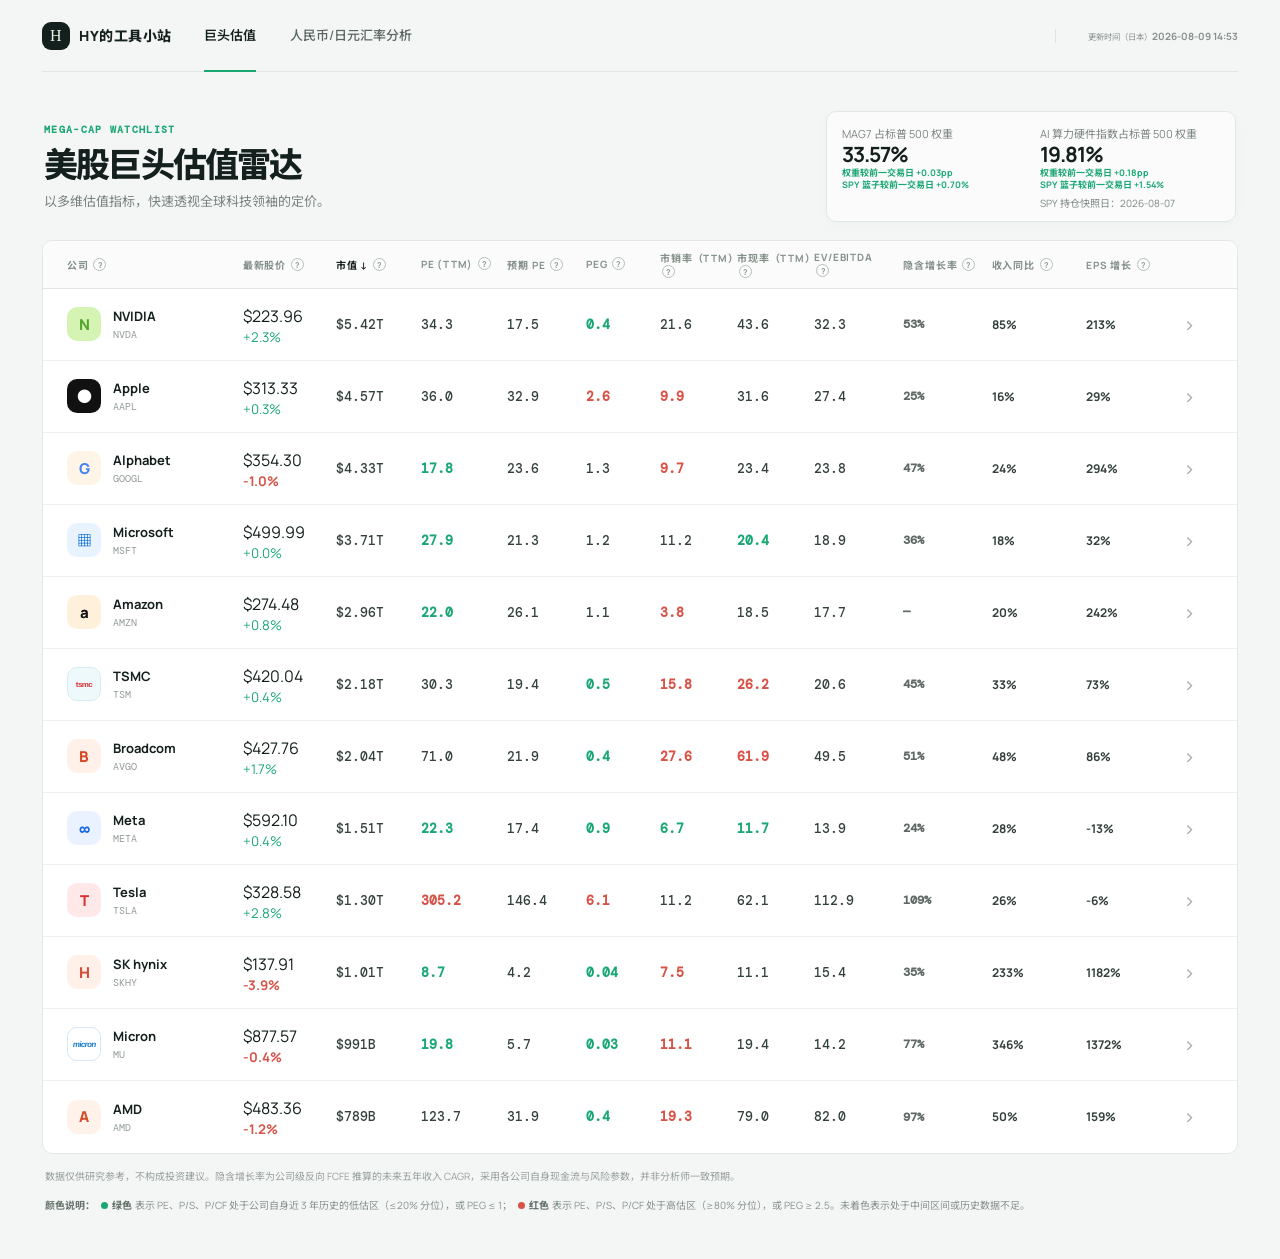
==== outputs/index.html @ bee35f20 "mobile fix" ====
<!doctype html>
<html lang="zh-CN">
<head>
  <meta charset="UTF-8" />
  <meta name="viewport" content="width=device-width, initial-scale=1.0" />
  <title>HY的工具小站 · 巨头估值</title>
  <link rel="preconnect" href="https://fonts.googleapis.com">
  <link rel="preconnect" href="https://fonts.gstatic.com" crossorigin>
  <link href="https://fonts.googleapis.com/css2?family=DM+Mono:wght@400;500&family=Manrope:wght@400;500;600;700;800&family=Noto+Sans+SC:wght@400;500;600;700&display=swap" rel="stylesheet">
  <link rel="stylesheet" href="style.css?v=20260809-34" />
  <style>.chart-hover-hint{margin:0 0 10px;color:#78827e;font-size:13px}.chart-tooltip{position:fixed!important;background:rgba(255,255,255,.78)!important;border-color:rgba(220,228,223,.9)!important;backdrop-filter:blur(10px);-webkit-backdrop-filter:blur(10px);box-shadow:0 10px 24px rgba(20,32,30,.16)!important}.growth-panels{display:flex;gap:32px}.growth-panel{min-width:112px}@media(max-width:600px){.growth-panels{gap:12px}.growth-panel{min-width:86px}.growth-panel strong{font-size:20px}}@media(max-width:680px){.table-card{display:none!important}.mobile-stock-list{display:grid!important;gap:10px;margin-top:24px}.mobile-stock-card{background:#fff;border:1px solid #e2e7e4;border-radius:12px;padding:14px 14px 0;overflow:hidden;cursor:pointer}.mobile-card-top{display:flex;justify-content:space-between;align-items:center;gap:12px}.mobile-company{display:flex;align-items:center;gap:9px;min-width:0}.mobile-company b{display:block;font-size:14px;white-space:nowrap;overflow:hidden;text-overflow:ellipsis}.mobile-company small,.mobile-price small{display:block;font:10px "DM Mono",monospace;color:#8b9590;margin-top:3px}.mobile-price{text-align:right;white-space:nowrap}.mobile-price>b{font:600 16px "DM Mono",monospace;color:#1a2923}.mobile-price .change{font-weight:700}.mobile-core-metrics{display:grid;grid-template-columns:repeat(3,minmax(0,1fr));gap:8px;border-top:1px solid #edf0ee;margin-top:13px;padding:11px 0}.mobile-core-metrics small,.mobile-more-grid small{display:block;color:#89938e;font-size:10px;margin-bottom:4px}.mobile-core-metrics b,.mobile-more-grid b{display:block;font:600 12px "DM Mono",monospace;color:#26342e;white-space:nowrap;overflow:hidden;text-overflow:ellipsis}.mobile-more{width:calc(100% + 28px);margin-left:-14px;border-top:1px solid #edf0ee;padding:10px 14px;color:#64716a;font-size:11px;display:flex;justify-content:space-between;align-items:center}.mobile-more span:last-child{font-size:16px;line-height:.7}.mobile-more-grid{display:none;grid-template-columns:repeat(2,minmax(0,1fr));gap:12px;background:#f8faf9;margin:0 -14px;padding:13px 14px 15px}.mobile-stock-card.expanded .mobile-more-grid{display:grid}.mobile-stock-card.expanded .mobile-more span:last-child{transform:rotate(180deg)}}}</style>
  <style>.mobile-stock-list{display:none}@media(max-width:680px){.mobile-price .change.positive{color:var(--green)!important}.mobile-price .change.negative{color:#d75348!important}.mobile-stock-list{display:grid!important}.mobile-card-actions{display:flex;border-top:1px solid #edf0ee;margin:0 -14px}.mobile-card-actions .mobile-more{margin:0;width:100%;border:0;padding:10px 14px;background:transparent;color:#64716a;font-size:11px;display:flex;justify-content:space-between;align-items:center}.mobile-metric-help{display:inline-grid;place-items:center;width:14px;height:14px;padding:0;border:1px solid #b8c4be;border-radius:50%;background:#fff;color:#68756f;font-size:9px;line-height:1;vertical-align:1px}.mobile-metric-help:active{background:#e3f5eb;color:#147851;border-color:#8ecdae}}</style>
  <style>.chart-mode{display:flex;gap:6px;margin:17px 0 -8px}.chart-mode button{padding:7px 12px;border:1px solid #dfe6e2;border-radius:999px;color:#6e7a74;font-size:11px}.chart-mode button.active{background:#e2f5eb;color:#147851;border-color:#ccebd9;font-weight:700}.chart-card.price-mode .legend{visibility:hidden}.nav-coming{color:#a4ada8!important;cursor:default!important}.tsmc-mark{background:#eef9fc!important;color:#d62c36!important;border:1px solid #d7edf2;font:800 8px Arial,sans-serif!important;letter-spacing:-.6px}.tsmc-mark.lg{font-size:16px!important;letter-spacing:-1.1px}.market-summary{display:flex!important;gap:28px;align-items:flex-end!important}.summary-metric{display:grid;grid-template-columns:auto;gap:3px;text-align:right}.summary-metric strong{font-size:25px!important}.summary-metric em{grid-column:auto!important;font-size:11px}.summary-metric em.positive{color:var(--green)!important}.summary-metric em.negative{color:#d75348!important}@media(min-width:681px) and (max-width:950px){.market-summary{display:flex!important;gap:16px}.summary-metric strong{font-size:21px!important}}@media(max-width:680px){.header-right .updated{display:none!important}.topbar{height:auto;min-height:62px;flex-wrap:wrap;gap:0;padding-top:11px}.topbar nav{display:flex!important;order:3;flex:0 0 100%;gap:25px;margin-top:8px}.topbar nav button{padding:8px 0 10px;font-size:13px}.market-summary{display:grid!important;grid-template-columns:repeat(2,minmax(0,1fr));gap:8px;margin-top:17px;align-items:stretch}.summary-metric{min-width:0;padding:10px 9px;background:#fff;border:1px solid var(--line);border-radius:10px;text-align:left}.summary-metric span{font-size:9px;line-height:1.35;color:#7c8782}.summary-metric strong{font-size:19px!important;line-height:1.15}.summary-metric em{font-size:9px;white-space:nowrap;overflow:hidden;text-overflow:ellipsis}}</style>
  <style>.brand{color:inherit;text-decoration:none;cursor:pointer}.brand:hover{opacity:.78}@media screen and (min-width:1261px){.table-head,.stock-row{grid-template-columns:minmax(160px,2.05fr) minmax(74px,1fr) minmax(60px,.9fr) minmax(60px,.92fr) minmax(60px,.82fr) minmax(60px,.76fr) minmax(60px,.8fr) minmax(60px,.8fr) minmax(72px,.95fr) minmax(72px,.94fr) minmax(76px,1.02fr) minmax(76px,1.05fr) 30px!important}.table-head>:last-child,.stock-row .row-arrow{grid-column:13;grid-row:1}.stock-row .row-arrow{align-self:center}}@media screen and (min-width:681px) and (max-width:1260px){.table-head,.stock-row{grid-template-columns:2fr 1fr .9fr .9fr .9fr .95fr .95fr 30px!important}.table-head span:nth-child(n+6):nth-child(-n+10),.stock-row .peg-cell,.stock-row .ps-cell,.stock-row .pcf-cell,.stock-row .ev-ebitda-cell,.stock-row .implied-cell,.stock-row .row-arrow{display:none!important}.table-head span:nth-child(11),.table-head span:nth-child(12),.stock-row .pe-cell,.stock-row .fpe-cell,.stock-row .revenue-growth-cell,.stock-row .eps-growth-cell{display:block!important}.table-head button{white-space:nowrap!important}}@media screen and (max-width:950px){.header-right{display:flex!important;margin-left:auto;gap:0;font-size:9px;white-space:nowrap}.header-right .live-dot,.header-right>span:nth-child(2){display:none!important}.header-right .updated{display:block!important;margin-left:0}}@media screen and (max-width:680px){.table-card{display:none!important}.mobile-stock-list{display:grid!important}.detail .chart-wrap{width:100%;overflow:visible!important}.detail .chart-wrap svg#chart{display:block;width:100%!important;min-width:0!important;height:280px!important;aspect-ratio:auto!important}}</style>
  <style>.mobile-chart-note-toggle,.mobile-series-meta{display:none!important}.price-overlay-control>span{display:flex!important;flex-direction:column!important;align-items:flex-start!important;gap:2px!important;line-height:1.2!important}.price-overlay-control>span>b,.price-overlay-control>span>small{display:block!important}.price-overlay-control>span>small{font-size:9px!important;color:#82918a!important}html.touch-mobile .chart-note-wrap{margin:14px 0 10px!important;padding:10px 12px 8px!important;border-radius:8px!important;background:#f7f9f8!important}html.touch-mobile .chart-note-wrap>.chart-hover-hint{display:block!important;max-height:3.3em!important;margin:0!important;overflow:hidden!important;font-size:11px!important;line-height:1.65!important}html.touch-mobile .chart-note-wrap.expanded>.chart-hover-hint{max-height:none!important;overflow:visible!important}html.touch-mobile .mobile-chart-note-toggle{display:block!important;margin-top:5px!important;padding:0!important;color:#24865f!important;font-size:11px!important;font-weight:700!important}html.touch-mobile .chart-series-controls>.price-overlay-control{width:auto!important;padding:6px 9px!important;border:0!important;background:transparent!important}html.touch-mobile .price-overlay-control>span{display:block!important}html.touch-mobile .price-overlay-control>span>small{display:none!important}html.touch-mobile .price-overlay-control b::after{content:none!important}html.touch-mobile .price-overlay-control .mobile-series-meta{display:inline!important;font:500 10px "Noto Sans SC",sans-serif!important;color:#4384ad!important}</style>
  <style>@keyframes valuation-card-selected{0%{transform:translateY(0) scale(.98);box-shadow:0 0 0 rgba(26,167,116,0)}55%{transform:translateY(-4px) scale(1.015);box-shadow:0 13px 28px rgba(26,167,116,.26)}100%{transform:translateY(-2px) scale(1);box-shadow:0 8px 22px rgba(26,167,116,.2)}}.valuation-stat-picker{position:relative!important;overflow:hidden!important;text-align:left!important;cursor:pointer!important;transition:transform .15s,border-color .15s,background .15s,box-shadow .15s!important}.valuation-stat-picker:not(.active):hover{background:#f7fbf8!important;border-color:#79c7a1!important;transform:translateY(-1px)}.valuation-stat-picker.active{border:2px solid #13a96f!important;background:linear-gradient(135deg,#d8f7e7 0%,#eefcf4 56%,#fff 100%)!important;box-shadow:0 8px 22px rgba(26,167,116,.2)!important;transform:translateY(-2px);animation:valuation-card-selected .42s ease-out both}.valuation-stat-picker.active::before{content:"";position:absolute;inset:0 0 auto;height:4px;background:linear-gradient(90deg,#10a66d,#65d7a7)}.valuation-stat-picker.active .stat-label{color:#176a4b!important;font-weight:700}.stat-unit{margin-left:2px;color:#74817b;font:600 10px "Noto Sans SC",sans-serif}.summary-metric-button{border:0;background:transparent;padding:0;cursor:pointer}.summary-metric-button:hover strong{color:var(--green)}.summary-metric-button:focus-visible{outline:2px solid var(--green);outline-offset:5px;border-radius:6px}.concentration-panel{width:min(760px,calc(100vw - 32px));padding:30px}.concentration-panel h2{margin:0 0 4px;font-size:22px}.concentration-panel p{margin:0;color:#78827e;font-size:12px}.concentration-chart-wrap{margin-top:18px;padding:12px 4px 0;border-top:1px solid #edf0ee}.concentration-chart{display:block;width:100%;height:auto}.concentration-chart .grid{stroke:#e5ebe8;stroke-width:1}.concentration-chart .axis{fill:#8b9691;font:10px "DM Mono",monospace}.concentration-chart .line{fill:none;stroke-width:3;stroke-linecap:round;stroke-linejoin:round}.concentration-chart .dot{stroke:#fff;stroke-width:2}.concentration-empty{padding:54px 10px;text-align:center;color:#78827e;font-size:13px}#stock-rows .grow:not(.rank-good):not(.rank-bad){color:#34403b!important}@media(max-width:680px){.summary-metric-button{padding:10px 9px!important;text-align:left}.concentration-panel{padding:24px 16px}.concentration-panel h2{font-size:18px}}</style>
  <style>.concentration-snapshot-date{grid-column:1/-1;color:#8a9590;font-size:10px;line-height:1.2;text-align:right;margin-top:1px}@media(min-width:681px){.market-summary{display:grid!important;grid-template-columns:repeat(2,minmax(158px,auto));gap:3px 20px!important;align-items:start!important}.summary-metric{gap:2px!important}.summary-metric strong{font-size:22px!important;line-height:1.08!important}.summary-metric em,.summary-metric small{font-size:9px!important;line-height:1.15!important}.concentration-snapshot-date{font-size:9px;text-align:center;margin-top:0}}@media(max-width:680px){.market-summary{margin-top:9px!important;gap:3px 12px!important}.summary-metric-button{padding:3px 0!important;background:transparent!important;border:0!important;border-radius:0!important}.summary-metric span{font-size:9px!important;line-height:1.2!important}.summary-metric strong{font-size:18px!important;line-height:1.05!important}.summary-metric em,.summary-metric small{font-size:8px!important;line-height:1.15!important}.concentration-snapshot-date{font-size:8px;text-align:left;padding:1px 0 0;white-space:nowrap;overflow:hidden;text-overflow:ellipsis}}</style>
  <style>@media(max-width:680px){.model-grid{display:grid!important;grid-template-columns:repeat(6,minmax(0,1fr))!important;gap:8px!important}.model-grid>span{grid-column:span 2;min-width:0;min-height:76px;padding:10px 8px!important}.model-grid>.model-assumption{grid-column:span 3;min-width:0;min-height:92px;padding:10px!important;border-style:solid!important}.model-grid>.model-assumption:last-child{grid-column:1/-1}.model-grid>.model-assumption>span{display:flex!important;flex-direction:row!important;align-items:center!important;gap:5px!important;padding:0!important;background:transparent!important}.model-grid>.model-assumption input{width:100%!important;margin-top:8px!important;padding:7px 25px 7px 8px!important;border:1px solid #b8d8c8!important;border-radius:6px!important;background:#fff!important;font-size:14px!important;line-height:1.2!important}.model-grid>.model-assumption small{right:18px!important;bottom:20px!important;font-size:11px!important}.model-grid>span b{font-size:14px!important}.model-assumption em{white-space:nowrap}}@media(max-width:390px){.model-grid>span{font-size:9px!important}.model-grid>.model-assumption{grid-column:1/-1;min-height:86px}}</style>
  <style>.assumption-input-row{position:relative!important;display:block!important;padding:0!important;background:transparent!important}.assumption-input-row small{position:absolute!important;right:9px!important;top:50%!important;bottom:auto!important;transform:translateY(-50%)}@media(max-width:680px){.model-grid>.model-assumption{grid-column:1/-1!important;display:grid!important;grid-template-columns:minmax(105px,.8fr) minmax(0,1.2fr)!important;align-items:center!important;gap:12px!important;min-height:0!important;padding:10px 11px!important;border:1px solid #d9e7df!important;border-radius:10px!important;background:#f8fbf9!important}.model-grid>.model-assumption:last-child{grid-column:1/-1!important}.model-grid>.model-assumption>.assumption-label{display:flex!important;flex-direction:column!important;align-items:flex-start!important;gap:4px!important;padding:0!important;background:transparent!important;color:#53635b!important;font-size:10px!important}.model-grid>.model-assumption .assumption-input-row{display:block!important;width:100%!important;margin:0!important;padding:0!important;background:transparent!important}.model-grid>.model-assumption input{box-sizing:border-box!important;width:100%!important;height:40px!important;margin:0!important;padding:7px 28px 7px 10px!important;border:1px solid #b9d9c9!important;border-radius:8px!important;background:#fff!important;color:#173328!important;font-size:15px!important;box-shadow:0 1px 2px rgba(20,50,38,.03)!important}.model-grid>.model-assumption .assumption-input-row small{right:10px!important;top:50%!important;bottom:auto!important;transform:translateY(-50%)!important;color:#53806b!important}.model-assumption-hint{position:relative;margin:12px 0 0!important;padding:28px 12px 10px 13px!important;border-left:3px solid #79c9a4!important;border-radius:0 8px 8px 0!important;background:#f5faf7!important;color:#5f6f67!important;font-size:10px!important;line-height:1.75!important}.model-assumption-hint::before{content:"编辑说明";position:absolute;left:13px;top:8px;color:#23845e;font-size:10px;font-weight:700;letter-spacing:.04em}}</style>
  <style>@media(max-width:680px){.stat-date-prefix{display:none!important}.stats .stat-date{white-space:nowrap;font-size:9px!important}}</style>
  <style>@media(max-width:680px){.topbar{min-height:78px!important;padding-top:6px!important}.topbar nav{height:36px!important;margin-top:2px!important}.topbar nav .site-nav-link{height:36px!important;padding-bottom:6px!important}.brand{gap:7px!important}.brand-mark{width:22px!important;height:22px!important;border-radius:7px!important;font-size:13px!important}.header-right{max-width:58%;overflow:hidden;text-overflow:ellipsis;font-size:8px!important}.detail{padding-top:14px!important}.detail .back{margin:0 0 14px 2px!important;font-size:11px!important}.detail-head{gap:10px!important}.detail-company{gap:11px!important;min-width:0}.detail-company .logo.lg{width:52px!important;height:52px!important;border-radius:16px!important;font-size:23px!important}.detail-company>div:last-child{min-width:0}.detail-company .eyebrow{margin-bottom:5px!important;font-size:9px!important}.detail-company h2{font-size:21px!important;line-height:1.1!important;letter-spacing:-.7px!important}.detail-price{margin-top:4px!important;font-size:10px!important;line-height:1.35!important}.growth-panels{gap:12px!important;flex:none}.growth-panel{min-width:70px!important}.growth-panel span{font-size:8px!important;white-space:nowrap}.growth-panel strong{font-size:21px!important;line-height:1.2!important;letter-spacing:-.7px!important}.growth-panel em{font-size:8px!important;white-space:nowrap}}@media(max-width:390px){.detail-head{align-items:center!important}.detail-company .logo.lg{width:46px!important;height:46px!important;border-radius:14px!important}.detail-company h2{font-size:19px!important}.growth-panels{gap:7px!important}.growth-panel{min-width:60px!important}.growth-panel strong{font-size:19px!important}}</style>
  <style>@media(max-width:680px){.stats{gap:8px!important}.stats>.stat{width:148px!important;min-width:148px!important;padding:10px 10px!important}.stats .stat-label{font-size:9px!important;gap:4px!important;white-space:nowrap}.stats .stat-value{margin-top:7px!important;font-size:17px!important}.stats .stat-unit{font-size:9px!important}.stats .stat-date{font-size:8px!important}}</style>
  <style>@media(max-width:680px){.stats{display:grid!important;grid-template-columns:repeat(3,minmax(0,1fr))!important;gap:6px!important;overflow:visible!important}.stats>.stat{width:auto!important;min-width:0!important;padding:9px 7px!important}.stats .stat-label{font-size:8px!important;letter-spacing:-.02em}.stats .stat-label i{width:6px!important;height:6px!important;flex:none}.stats .stat-value{font-size:16px!important}.stats .stat-date{font-size:8px!important;letter-spacing:-.03em}}</style>
  <style>.model-metric-help{display:inline-grid;place-items:center;width:14px;height:14px;flex:none;margin:0;padding:0;border:1px solid #abc1b6;border-radius:50%;background:#fff;color:#60736a;font:700 9px/1 Manrope,sans-serif;vertical-align:1px;cursor:pointer}.model-metric-help:hover{border-color:#65bd94;color:#158059;background:#f3fbf7}.model-metric-help:focus-visible{outline:2px solid rgba(26,167,116,.25);outline-offset:2px}.model-metric-name{display:flex!important;flex-direction:row!important;align-items:center!important;gap:4px!important;padding:0!important;background:transparent!important}.assumption-label>span{display:flex!important;align-items:center!important;gap:4px!important;padding:0!important;background:transparent!important}.growth-compare>div>span{display:flex;align-items:center;gap:4px}@media(max-width:680px){.model-metric-help{width:13px;height:13px;font-size:8px}.growth-compare>div>span{line-height:1.35}.model-metric-name{line-height:1.35!important}}</style>
  <style>.chart-landscape-toggle{display:none;align-items:center;gap:5px;margin-left:auto;padding:7px 10px;border:1px solid #d8e4de;border-radius:8px;background:#f8fbf9;color:#426257;font-size:10px;font-weight:700;white-space:nowrap}.chart-landscape-toggle:active{background:#eaf6f0}.chart-landscape-toggle span{font-size:14px;line-height:1}@media(max-width:680px){.chart-series-controls{justify-content:space-between!important;gap:8px}.chart-landscape-toggle{display:inline-flex}}.chart-card:fullscreen,.chart-card:-webkit-full-screen{width:100vw;height:100vh;margin:0;border:0;border-radius:0;padding:12px 18px;background:#fff;display:flex;flex-direction:column}.chart-card:fullscreen .chart-top,.chart-card:fullscreen .stats,.chart-card:fullscreen .periods,.chart-card:fullscreen .chart-note-wrap,.chart-card:fullscreen .history-source-note,.chart-card:-webkit-full-screen .chart-top,.chart-card:-webkit-full-screen .stats,.chart-card:-webkit-full-screen .periods,.chart-card:-webkit-full-screen .chart-note-wrap,.chart-card:-webkit-full-screen .history-source-note{display:none!important}.chart-card:fullscreen .chart-wrap,.chart-card:-webkit-full-screen .chart-wrap{flex:1;min-height:0;overflow:hidden!important}.chart-card:fullscreen .chart-wrap svg#chart,.chart-card:-webkit-full-screen .chart-wrap svg#chart{width:100%!important;height:100%!important;min-width:0!important;aspect-ratio:auto!important}.chart-card:fullscreen .chart-series-controls,.chart-card:-webkit-full-screen .chart-series-controls{order:-1;margin:0 0 6px;padding:0 0 7px}.chart-card:fullscreen .chart-landscape-toggle,.chart-card:-webkit-full-screen .chart-landscape-toggle{display:inline-flex}</style>
  <style>body.chart-landscape-open{overflow:hidden!important}.chart-card.landscape-fallback{position:fixed;inset:0;z-index:100;width:100vw;height:100dvh;margin:0;border:0;border-radius:0;padding:12px 18px;background:#fff;display:flex;flex-direction:column}.chart-card.landscape-fallback .chart-top,.chart-card.landscape-fallback .stats,.chart-card.landscape-fallback .periods,.chart-card.landscape-fallback .chart-note-wrap,.chart-card.landscape-fallback .history-source-note{display:none!important}.chart-card.landscape-fallback .chart-wrap{flex:1;min-height:0;overflow:hidden!important}.chart-card.landscape-fallback .chart-wrap svg#chart{width:100%!important;height:100%!important;min-width:0!important;aspect-ratio:auto!important}.chart-card.landscape-fallback .chart-series-controls{order:-1;margin:0 0 6px;padding:0 0 7px}.chart-card.landscape-fallback .chart-landscape-toggle{display:inline-flex}</style>
  <style>.chart-card.force-landscape{position:fixed!important;inset:auto!important;left:0!important;top:0!important;width:100dvh!important;height:100vw!important;max-width:none!important;transform:translateX(100vw) rotate(90deg)!important;transform-origin:top left!important}.chart-card.force-landscape .chart-wrap svg#chart{height:100%!important;width:100%!important}.chart-card.force-landscape .chart-series-controls{flex:none}</style>
  <style>html:not(.touch-mobile) .model-grid{display:grid!important;grid-template-columns:repeat(6,minmax(0,1fr))!important;gap:9px!important}html:not(.touch-mobile) .model-grid>span,html:not(.touch-mobile) .model-grid>.model-assumption{grid-column:auto!important;min-width:0!important;min-height:88px!important;padding:11px 12px!important;border:1px solid #e1e9e5!important;border-radius:9px!important;background:#f7f9f8!important}html:not(.touch-mobile) .model-grid>.model-assumption{display:block!important;border-color:#d4e6dc!important;background:#f5faf7!important}html:not(.touch-mobile) .model-grid>.model-assumption>.assumption-label{display:flex!important;flex-direction:row!important;align-items:center!important;justify-content:space-between!important;gap:5px!important;padding:0!important;background:transparent!important;color:#607067!important;font-size:10px!important}html:not(.touch-mobile) .model-grid>.model-assumption .assumption-input-row{display:block!important;width:100%!important;margin-top:9px!important;padding:0!important;background:transparent!important}html:not(.touch-mobile) .model-grid>.model-assumption input{box-sizing:border-box!important;width:100%!important;height:36px!important;margin:0!important;padding:6px 25px 6px 9px!important;border:1px solid #b8d8c8!important;border-radius:7px!important;background:#fff!important;color:#173328!important;font:700 14px/1.2 "DM Mono",monospace!important;box-shadow:0 1px 2px rgba(20,50,38,.03)!important}html:not(.touch-mobile) .model-grid>.model-assumption .assumption-input-row small{right:9px!important;top:50%!important;bottom:auto!important;transform:translateY(-50%)!important;color:#53806b!important;font-size:10px!important}html:not(.touch-mobile) .model-assumption-hint{position:relative!important;margin:11px 0 0!important;padding:9px 12px 9px 84px!important;border:1px solid #e3ebe7!important;border-radius:8px!important;background:#f8faf9!important;color:#66736d!important;font-size:10px!important;line-height:1.65!important}html:not(.touch-mobile) .model-assumption-hint::before{content:"编辑说明";position:absolute;left:12px;top:9px;color:#23845e;font-size:10px;font-weight:700;letter-spacing:.04em}html:not(.touch-mobile) .model-metric-name{font-size:10px!important;line-height:1.45!important}html:not(.touch-mobile) .model-grid>span>b{margin-top:5px;font-size:14px!important}</style>
  <style>.valuation-color-note{display:flex;align-items:center;flex-wrap:wrap;gap:3px;margin:5px 3px 0;color:#87928d;font-size:10px;line-height:1.65}.valuation-color-note strong{color:#65736c;font-weight:700}.valuation-color-note span{display:inline-flex;align-items:center;gap:4px;margin-left:3px;color:#64716b;font-weight:700}.color-dot{display:inline-block;width:7px;height:7px;border-radius:50%}.color-dot.good{background:#1aa774}.color-dot.bad{background:#d75348}@media(max-width:680px){.valuation-color-note{display:block;margin-top:7px;font-size:9px;line-height:1.7}.valuation-color-note span{margin:0 2px}}</style>
  <style>html.touch-mobile .topbar{min-height:62px!important;padding-top:11px!important}html.touch-mobile .topbar nav{height:43px!important;margin-top:8px!important}html.touch-mobile .topbar nav .site-nav-link{height:43px!important;padding:0!important;align-items:center!important;font-size:13px!important;line-height:1!important}</style>
  <style>@media(min-width:951px){html:not(.touch-mobile) .topbar[data-site-header]{height:68px!important;min-height:68px!important;gap:38px!important}html:not(.touch-mobile) .topbar[data-site-header] nav{height:68px!important;gap:36px!important}html:not(.touch-mobile) .topbar[data-site-header] nav .site-nav-link{height:68px!important}html:not(.touch-mobile) .topbar[data-site-header] .header-right{padding-left:18px;border-left:1px solid #dfe5e2!important}.overview{padding-top:39px!important}.page-title{align-items:center!important;gap:36px;padding:0 2px 18px}.page-title>div:first-child{min-width:0}.page-title .eyebrow{margin-bottom:9px}.page-title h1{font-size:34px;line-height:1.12}.page-title .subtitle{margin-top:8px;font-size:13px}.market-summary{flex:none;grid-template-columns:repeat(2,minmax(180px,1fr))!important;gap:5px 18px!important;min-width:410px;padding:13px 15px 11px;border:1px solid #e1e8e4;border-radius:10px;background:rgba(255,255,255,.58);box-shadow:0 3px 12px rgba(20,32,30,.025)}.summary-metric{text-align:left!important}.summary-metric strong{font-size:21px!important}.concentration-snapshot-date{text-align:left!important;margin-top:2px!important}.table-card{margin-top:0}}</style>
  <style>@media(min-width:951px) and (max-width:1200px){.overview{padding-top:31px!important}.page-title{align-items:flex-end!important;gap:24px!important;padding-bottom:15px!important}.page-title>div:first-child{flex:1 1 auto}.page-title h1{font-size:31px!important;letter-spacing:-1.35px!important}.page-title .subtitle{font-size:12px!important;white-space:nowrap}.market-summary{width:360px!important;min-width:360px!important;grid-template-columns:repeat(2,minmax(0,1fr))!important;gap:4px 12px!important;padding:10px 12px 9px!important}.summary-metric span{font-size:9px!important;white-space:nowrap}.summary-metric strong{font-size:20px!important}.summary-metric em,.summary-metric small{font-size:8px!important}.concentration-snapshot-date{font-size:8px!important}}</style>
  <style>@media(min-width:681px) and (max-width:820px){.shell{padding-left:20px!important;padding-right:20px!important}.overview{padding-top:30px!important}.page-title{display:block!important;padding:0 0 16px!important}.page-title h1{font-size:31px!important;line-height:1.15!important;letter-spacing:-1.4px!important}.page-title .subtitle{margin-top:8px!important;font-size:13px!important}.market-summary{display:grid!important;width:100%!important;min-width:0!important;grid-template-columns:repeat(2,minmax(0,1fr))!important;gap:10px!important;margin-top:18px!important;padding:0!important;border:0!important;background:transparent!important;box-shadow:none!important}.market-summary .summary-metric-button{display:grid!important;grid-template-columns:1fr!important;gap:3px!important;min-width:0!important;padding:12px 13px!important;border:1px solid #dfe8e3!important;border-radius:10px!important;background:#fff!important;text-align:left!important}.market-summary .summary-metric span{font-size:10px!important;line-height:1.35!important}.market-summary .summary-metric strong{font-size:22px!important;line-height:1.05!important}.market-summary .summary-metric em,.market-summary .summary-metric small{font-size:9px!important;line-height:1.25!important}.concentration-snapshot-date{grid-column:1/-1!important;margin:0 2px!important;text-align:left!important}.table-card{margin-top:0!important}}</style>
  <style>.market-summary .summary-metric{grid-template-columns:minmax(0,1fr)!important}.market-summary .summary-metric span{grid-column:1!important;grid-row:1!important}.market-summary .summary-metric strong{display:block!important;grid-column:1!important;grid-row:2!important;white-space:nowrap!important}.market-summary .summary-metric em{grid-row:3!important}.market-summary .summary-metric small{grid-row:4!important}.market-summary .summary-metric em,.market-summary .summary-metric small{display:block!important;grid-column:1!important;width:100%!important;margin:0!important;text-align:left!important}@media(max-width:820px){.market-summary .summary-metric em,.market-summary .summary-metric small{white-space:normal!important}}</style>
  <style>@media(max-width:1100px){html:not(.touch-mobile) .model-grid{grid-template-columns:repeat(3,minmax(0,1fr))!important;gap:10px!important}html:not(.touch-mobile) .model-grid>span,html:not(.touch-mobile) .model-grid>.model-assumption{grid-column:auto!important;min-width:0!important;min-height:104px!important;padding:12px 14px!important}html:not(.touch-mobile) .model-grid>.model-assumption>.assumption-label{min-height:30px!important;align-items:flex-start!important}html:not(.touch-mobile) .model-grid>.model-assumption .assumption-input-row{margin-top:7px!important}html:not(.touch-mobile) .model-grid>.model-assumption input{width:100%!important;min-width:0!important;font-size:15px!important}}</style>
</head>
<body>
  <main class="shell">
    <header class="topbar" data-site-header data-page="overview"></header>
    <script src="site-nav.js?v=20260803-13"></script>

    <section id="overview" class="overview">
      <div class="page-title"><div><p class="eyebrow">MEGA-CAP WATCHLIST</p><h1>美股巨头估值雷达</h1><p class="subtitle">以多维估值指标，快速透视全球科技领袖的定价。</p></div><div class="market-summary"><button type="button" class="summary-metric summary-metric-button" data-concentration-metric="mag7" aria-label="查看 MAG7 权重历史"><span title="以 State Street 每日披露的 SPY 持仓权重作为标普 500 代理">MAG7 占标普 500 权重</span><strong id="mag7-share">—</strong><em id="mag7-share-note">等待 SPY 日持仓更新</em><small id="mag7-market-value-note">SPY 篮子变化：等待数据</small></button><button type="button" class="summary-metric summary-metric-button" data-concentration-metric="aiHardware" aria-label="查看 AI 算力硬件指数权重历史"><span title="AI 算力硬件篮子：芯片、设备、EDA、服务器、网络与基础设施；以 State Street 每日披露的 SPY 持仓权重作为标普 500 代理">AI 算力硬件指数占标普 500 权重</span><strong id="semi-share">—</strong><em id="semi-share-note">等待 SPY 日持仓更新</em><small id="semi-market-value-note">SPY 篮子变化：等待数据</small></button><small class="concentration-snapshot-date" id="concentration-snapshot-date">SPY 持仓快照日：—</small></div></div>
      <div class="table-card">
        <div class="table-head"><span><button class="sort-header" data-sort="name">公司</button> <a class="help" href="#company" data-metric="company" aria-label="公司说明">?</a></span><span><button class="sort-header" data-sort="price">最新股价</button> <a class="help" href="#price" data-metric="price" aria-label="股价说明">?</a></span><span><button class="sort-header" data-sort="cap">市值</button> <a class="help" href="#market-cap" data-metric="market-cap" aria-label="市值说明">?</a></span><span><button class="sort-header" data-sort="pe">PE (TTM)</button> <a class="help" href="#pe" data-metric="pe" aria-label="PE说明">?</a></span><span><button class="sort-header" data-sort="fpe">预期 PE</button> <a class="help" href="#forward-pe" data-metric="forward-pe" aria-label="预期PE说明">?</a></span><span><button class="sort-header" data-sort="peg">PEG</button> <a class="help" href="#peg" data-metric="peg" aria-label="PEG说明">?</a></span><span><button class="sort-header" data-sort="ps">市销率</button> <a class="help" href="#ps" data-metric="ps" aria-label="市销率说明">?</a></span><span><button class="sort-header" data-sort="pcf">市现率</button> <a class="help" href="#pcf" data-metric="pcf" aria-label="市现率说明">?</a></span><span><button class="sort-header" data-sort="evEbitda">EV/EBITDA</button> <a class="help" href="#ev-ebitda" data-metric="ev-ebitda" aria-label="EV EBITDA说明">?</a></span><span><button class="sort-header" data-sort="implied">隐含增长率</button> <a class="help" href="#implied-growth" data-metric="implied-growth" aria-label="隐含增长率说明">?</a></span><span><button class="sort-header" data-sort="growth">收入同比</button> <a class="help" href="#revenue-growth" data-metric="revenue-growth" aria-label="收入同比说明">?</a></span><span><button class="sort-header" data-sort="epsGrowthCurrent">EPS 增长</button> <a class="help" href="#eps-growth" data-metric="eps-growth" aria-label="EPS增长说明">?</a></span><span></span></div>
        <div id="stock-rows"></div>
      </div>
      <div id="mobile-stock-rows" class="mobile-stock-list" aria-label="公司估值卡片"></div>
      <p class="disclaimer">数据仅供研究参考，不构成投资建议。隐含增长率为公司级反向 FCFE 推算的未来五年收入 CAGR，采用各公司自身现金流与风险参数，并非分析师一致预期。</p>
      <p class="valuation-color-note"><strong>颜色说明：</strong><span><i class="color-dot good"></i>绿色</span>表示 PE、P/S、P/CF 处于公司自身近 3 年历史的低估区（≤20% 分位），或 PEG ≤ 1；<span><i class="color-dot bad"></i>红色</span>表示 PE、P/S、P/CF 处于高估区（≥80% 分位），或 PEG ≥ 2.5。未着色表示处于中间区间或历史数据不足。</p>
    </section>

    <section id="nasdaq" class="aux hidden"><div class="aux-title"><p class="eyebrow">NASDAQ-100 VALUATION</p><h1>纳斯达克 100 历史估值</h1><p>用历史区间观察当前价格相对盈利处于什么位置。</p></div><div class="index-stats"><div class="index-stat"><span>最新 PE（TTM）</span><strong id="ndx-pe">等待数据</strong><small id="ndx-date">—</small></div><div class="index-stat"><span id="ndx-average-label">5 年平均 PE</span><strong id="ndx-average">—</strong><small id="ndx-range">等待历史数据</small></div></div><div class="index-chart"><div class="chart-top"><div><p class="eyebrow">HISTORICAL P/E</p><h3>纳斯达克 100 PE 走势</h3><p class="chart-caption">TTM 口径，按月观察；虚线为所选时间范围的平均值。</p></div></div><div class="ndx-periods" role="group" aria-label="选择纳指历史估值时间范围"><button data-ndx-period="1" type="button">1年</button><button data-ndx-period="3" type="button">3年</button><button class="active" data-ndx-period="5" type="button">5年</button></div><div class="chart-wrap"><svg id="ndx-valuation-chart" viewBox="0 0 1040 400" role="img" aria-label="纳斯达克100历史市盈率"></svg></div></div><p class="index-note" id="ndx-source-note">数据源：World P/E Ratio；以 QQQ 为纳斯达克 100 代理计算的估算 TTM PE，月度数据。非纳斯达克官方指数估值，不构成投资建议。</p></section>

    <section id="detail" class="detail hidden">
      <button id="back" class="back">← 返回估值概览</button>
      <div class="detail-head"><div class="detail-company"><div id="detail-logo" class="logo lg"></div><div><p id="detail-ticker" class="eyebrow"></p><h2 id="detail-name"></h2><p id="detail-price" class="detail-price"></p></div></div><div class="growth-panels"><div class="growth-panel"><span class="detail-metric-label">收入同比（现在） <button class="detail-metric-help" data-metric="revenue-growth" aria-label="收入同比说明">?</button></span><strong id="detail-revenue-current"></strong><em>最近已披露季度</em></div><div class="growth-panel"><span class="detail-metric-label">EPS 增长（现在） <button class="detail-metric-help" data-metric="eps-growth" aria-label="EPS增长说明">?</button></span><strong id="detail-eps-current"></strong><em>最近已披露季度</em></div></div></div>
      <div class="chart-card">
        <div class="chart-top"><div><p class="eyebrow">HISTORY</p><h3 id="chart-title">估值区间与趋势</h3></div></div>
        <div class="stats" id="stats"></div>
        <div class="periods"><button>1年</button><button class="active">3年</button><button>5年</button></div>
        <div class="chart-note-wrap"><p class="chart-hover-hint">移动鼠标至图表区域，可查看该日期的三项估值数据。</p><button id="mobile-chart-note-toggle" class="mobile-chart-note-toggle" type="button" aria-expanded="false">展开说明</button></div>
        <p id="history-source-note" class="history-source-note hidden"></p>
        <div class="chart-wrap"><svg id="chart" viewBox="0 0 1040 400" preserveAspectRatio="none" role="img" aria-label="估值历史走势"></svg><div id="chart-tooltip" class="chart-tooltip hidden" role="status"></div></div>
        <div class="chart-series-controls" aria-label="图表曲线设置"><label class="price-overlay-control"><input id="price-overlay-toggle" type="checkbox" checked><i aria-hidden="true"></i><span><b>股价走势 <em class="mobile-series-meta">（蓝色 · 右轴）</em></b><small>蓝色曲线 · 右轴（USD）</small></span></label><button id="chart-landscape-toggle" class="chart-landscape-toggle" type="button" aria-pressed="false"><span aria-hidden="true">↔</span> 横屏查看</button></div>
      </div>
      <section class="insight hidden" aria-hidden="true"><p class="eyebrow">估值解读</p><p id="insight-copy"></p></section>
      <section id="model-inputs" class="model-inputs"></section>
    </section>
  </main>
  <div id="metric-modal" class="metric-modal hidden" role="dialog" aria-modal="true" aria-labelledby="modal-title"><div class="modal-panel"><button id="modal-close" class="modal-close" aria-label="关闭">×</button><p class="eyebrow">METRIC GUIDE</p><h2 id="modal-title"></h2><div id="modal-content"></div><p class="modal-hint">点击空白处或按 Esc 关闭</p></div></div>
  <div id="concentration-modal" class="metric-modal hidden" role="dialog" aria-modal="true" aria-labelledby="concentration-title"><div class="modal-panel concentration-panel"><button id="concentration-close" class="modal-close" aria-label="关闭">×</button><p class="eyebrow">SPY WEIGHT HISTORY</p><h2 id="concentration-title"></h2><p id="concentration-subtitle"></p><div id="concentration-chart-wrap" class="concentration-chart-wrap"></div><p class="modal-hint">点击空白处或按 Esc 关闭</p></div></div>
  <script src="app.js?v=20260809-39"></script>
</body>
</html>
---- outputs/style.css ----
:root {
  --bg: #f4f6f5;
  --ink: #14201e;
  --muted: #78827e;
  --line: #e2e7e4;
  --green: #1aa774;
  --orange: #ee8b2d;
  --blue: #2d9ce2;
  --violet: #b547c3;
  --teal: #1ba6a0
}

* {
  box-sizing: border-box
}

body {
  margin: 0;
  background: var(--bg);
  font-family: Manrope, "Noto Sans SC", Arial, sans-serif;
  color: var(--ink)
}

.shell {
  max-width: 1440px;
  margin: auto;
  padding: 0 42px 46px
}

.topbar {
  height: 82px;
  display: flex;
  align-items: center;
  border-bottom: 1px solid var(--line);
  gap: 42px
}

.brand {
  font-weight: 800;
  letter-spacing: .04em;
  display: flex;
  align-items: center;
  gap: 9px
}

.brand span span {
  color: var(--green)
}

.brand-mark {
  width: 27px;
  height: 27px;
  border-radius: 9px;
  background: var(--ink);
  color: #e8f9e9;
  display: grid;
  place-items: center;
  font: 500 17px Georgia
}

nav {
  display: flex;
  gap: 27px;
  flex: 1
}

button {
  font: inherit;
  cursor: pointer;
  border: 0;
  background: none;
  color: inherit
}

nav button {
  font-size: 13px;
  color: #7c8582;
  padding: 31px 0 27px
}

nav .nav-active {
  color: var(--ink);
  border-bottom: 2px solid var(--green);
  font-weight: 700
}

.header-right {
  font-size: 11px;
  color: #89918e;
  display: flex;
  align-items: center;
  gap: 8px
}

.updated {
  margin-left: 14px
}

.live-dot {
  width: 6px;
  height: 6px;
  border-radius: 50%;
  background: var(--green);
  box-shadow: 0 0 0 4px #d8f1e6
}

.overview {
  padding-top: 57px
}

.page-title {
  display: flex;
  align-items: end;
  justify-content: space-between
}

.eyebrow {
  font: 600 10px "DM Mono", monospace;
  letter-spacing: .13em;
  color: var(--green);
  margin: 0 0 11px;
  text-transform: uppercase
}

h1 {
  font-size: 35px;
  letter-spacing: -1.8px;
  margin: 0;
  font-weight: 800
}

.subtitle {
  color: var(--muted);
  font-size: 14px;
  margin: 10px 0 0
}

.market-summary {
  text-align: right;
  display: grid;
  grid-template-columns: auto auto;
  gap: 4px 14px;
  align-items: baseline;
  font-size: 11px;
  color: #7c8582
}

.market-summary strong {
  font: 700 25px Manrope;
  color: var(--ink);
  letter-spacing: -1px
}

.market-summary em {
  color: var(--green);
  font-style: normal;
  grid-column: 2;
  font-weight: 700
}

.filters {
  margin: 42px 0 17px;
  display: flex;
  justify-content: space-between
}

.filter-group {
  display: flex;
  gap: 8px
}

.pill {
  padding: 8px 14px;
  border: 1px solid var(--line);
  border-radius: 100px;
  font-size: 12px;
  color: #6f7b76
}

.pill.selected {
  color: #fff;
  background: var(--ink);
  border-color: var(--ink)
}

.sort {
  font-size: 12px;
  border: 1px solid var(--line);
  padding: 8px 12px;
  border-radius: 6px;
  color: #58635f
}

.sort span {
  margin-left: 6px;
  color: var(--green)
}

.table-card {
  background: #fff;
  border: 1px solid var(--line);
  border-radius: 10px;
  overflow: hidden
}

.table-head,
.stock-row {
  display: grid;
  grid-template-columns: 2.1fr 1fr .94fr .94fr .7fr .86fr .86fr 1.2fr 35px;
  align-items: center;
  padding: 0 24px;
  column-gap: 14px
}

.table-head {
  height: 48px;
  background: #fafbfa;
  border-bottom: 1px solid var(--line);
  font-size: 10px;
  letter-spacing: .08em;
  font-weight: 700;
  color: #84908a
}

.stock-row {
  height: 72px;
  border-bottom: 1px solid #edf0ee;
  cursor: pointer;
  transition: .15s
}

.stock-row:last-child {
  border: 0
}

.stock-row:hover {
  background: #f5fbf8
}

.company {
  display: flex;
  align-items: center;
  gap: 12px;
  min-width: 0
}

.logo {
  width: 34px;
  height: 34px;
  border-radius: 10px;
  display: grid;
  place-items: center;
  font-weight: 800;
  font-size: 15px;
  flex: none
}

.company-name {
  font-size: 13px;
  font-weight: 700
}

.ticker {
  font: 10px "DM Mono";
  color: #929a97;
  margin-top: 3px
}

.cell {
  font: 500 13px "DM Mono", monospace;
  color: #34403b
}

.cell.positive {
  color: var(--green);
  font-weight: 700
}

.cell.warning {
  color: #d75348;
  font-weight: 700
}

.grow {
  font-size: 12px;
  font-weight: 700;
  color: #1b986b
}

.row-arrow {
  color: #a2aba7;
  font-size: 20px
}

.disclaimer {
  font-size: 10px;
  color: #97a09d;
  margin: 14px 3px
}

.hidden {
  display: none
}

.detail {
  padding-top: 38px
}

.back {
  font-size: 13px;
  color: #65716c;
  margin-bottom: 30px
}

.detail-head {
  display: flex;
  justify-content: space-between;
  align-items: center
}

.detail-company {
  display: flex;
  gap: 17px;
  align-items: center
}

.logo.lg {
  width: 66px;
  height: 66px;
  border-radius: 20px;
  font-size: 30px
}

.detail-company h2 {
  font-size: 29px;
  letter-spacing: -1.1px;
  margin: 0
}

.detail-price {
  margin: 5px 0 0;
  font: 500 13px "DM Mono";
  color: #6f7975
}

.growth-panel {
  text-align: right;
  display: flex;
  flex-direction: column
}

.growth-panel span {
  font-size: 11px;
  color: #7e8984
}

.growth-panel strong {
  font-size: 30px;
  color: var(--green);
  letter-spacing: -1.5px
}

.growth-panel em {
  font: 11px "DM Mono";
  font-style: normal;
  color: #909895
}

.periods {
  display: flex;
  gap: 4px;
  margin: 36px 0 15px
}

.periods button {
  font-size: 12px;
  padding: 8px 16px;
  color: #6d7773;
  border-radius: 5px
}

.periods .active {
  background: #dff3e9;
  color: #147851;
  font-weight: 700
}

.chart-card {
  background: #fff;
  border: 1px solid var(--line);
  border-radius: 10px;
  padding: 27px 29px 20px
}

.chart-top {
  display: flex;
  justify-content: space-between;
  align-items: start
}

.chart-top h3 {
  font-size: 20px;
  margin: 0;
  letter-spacing: -.7px
}

.legend {
  display: flex;
  gap: 19px;
  color: #6d7773;
  font: 11px "DM Mono";
  padding-top: 6px
}

.legend i {
  display: inline-block;
  width: 8px;
  height: 8px;
  border-radius: 50%;
  margin-right: 6px
}

.orange {
  background: var(--orange)
}

.teal {
  background: var(--teal)
}

.blue {
  background: var(--blue)
}

.violet {
  background: var(--violet)
}

.stats {
  display: flex;
  gap: 12px;
  margin: 27px 0 13px
}

.stat {
  border: 1px solid var(--line);
  border-radius: 7px;
  width: 176px;
  padding: 11px 12px
}

.stat-label {
  font-size: 10px;
  color: #7b8581;
  display: flex;
  align-items: center;
  gap: 5px
}

.stat-label i {
  width: 7px;
  height: 7px;
  border-radius: 50%
}

.stat-value {
  font: 700 19px "DM Mono";
  margin-top: 8px
}

.stat-sub {
  font: 10px "DM Mono";
  color: #9ca5a1
}

.chart-wrap {
  width: 100%;
  overflow: auto
}

svg {
  width: 100%;
  min-width: 700px;
  height: auto
}

.grid {
  stroke: #e7ebe9;
  stroke-width: 1
}

.axis {
  fill: #8d9692;
  font: 11px "DM Mono"
}

.line {
  fill: none;
  stroke-width: 3;
  stroke-linejoin: round;
  stroke-linecap: round
}

.insight {
  margin-top: 18px;
  border-left: 3px solid var(--green);
  padding: 9px 17px;
  background: #edf8f2;
  border-radius: 0 7px 7px 0
}

.insight .eyebrow {
  margin-bottom: 5px
}

.insight p:last-child {
  font-size: 13px;
  margin: 0;
  color: #53605a;
  line-height: 1.7
}

@media(max-width:950px) {
  .shell {
    padding: 0 18px
  }

  .header-right,
  .table-head span:nth-child(n+6),
  .stock-row .cell:nth-of-type(n+5) {
    display: none
  }

  .table-head,
  .stock-row {
    grid-template-columns: 2fr 1fr 1fr 1fr 1fr 30px
  }

  .topbar {
    gap: 15px
  }

  nav {
    gap: 14px
  }

  .page-title {
    align-items: start
  }

  .market-summary {
    display: none
  }
}

@media(max-width:600px) {
  nav {
    display: none
  }

  .topbar {
    justify-content: space-between
  }

  .overview {
    padding-top: 35px
  }

  h1 {
    font-size: 27px
  }

  .filters {
    margin-top: 28px
  }

  .filter-group {
    overflow: auto
  }

  .pill {
    white-space: nowrap
  }

  .table-head,
  .stock-row {
    padding: 0 12px;
    column-gap: 7px;
    grid-template-columns: 1.7fr .9fr .8fr .8fr 24px
  }

  .table-head span:nth-child(5),
  .stock-row .cell:nth-of-type(4) {
    display: none
  }

  .company-name {
    font-size: 11px
  }

  .logo {
    width: 30px;
    height: 30px
  }

  .detail-head {
    align-items: start
  }

  .detail-company h2 {
    font-size: 23px
  }

  .growth-panel strong {
    font-size: 23px
  }

  .chart-card {
    padding: 20px 14px
  }

  .legend {
    display: none
  }

  .stats {
    overflow: auto
  }

  .stat {
    flex: none
  }

  .detail {
    padding-top: 26px
  }
}

/* Implied-growth column override */
.table-head,
.stock-row {
  grid-template-columns: 2.1fr 1fr .94fr .94fr .7fr .86fr .86fr 1.1fr 1.2fr 35px
}

.help {
  display: inline-grid;
  place-items: center;
  width: 13px;
  height: 13px;
  border: 1px solid #b6bfbb;
  border-radius: 50%;
  font-size: 8px;
  color: #8c9691;
  text-decoration: none;
  vertical-align: 1px;
  margin-left: 2px
}

.help:hover {
  color: #147851;
  border-color: #147851
}

.implied {
  font: 700 12px "DM Mono", monospace;
  color: #5e6964
}

@media(max-width:950px) {

  .table-head span:nth-child(n+7),
  .stock-row .cell:nth-of-type(n+5),
  .stock-row .implied {
    display: none
  }
}

@media(max-width:680px) {
  .shell {
    padding: 0 14px 30px
  }

  .topbar {
    height: 62px
  }

  .brand {
    font-size: 13px
  }

  .brand-mark {
    width: 23px;
    height: 23px;
    font-size: 14px
  }

  .overview {
    padding-top: 28px
  }

  .page-title {
    display: block
  }

  h1 {
    font-size: 26px;
    letter-spacing: -1.2px
  }

  .subtitle {
    font-size: 12px;
    line-height: 1.6
  }

  .filters {
    margin: 24px 0 13px;
    gap: 8px
  }

  .filter-group {
    max-width: calc(100vw - 82px)
  }

  .sort {
    padding: 8px;
    font-size: 0
  }

  .sort span {
    font-size: 14px;
    margin: 0
  }

  .table-card {
    overflow-x: auto;
    border-radius: 8px
  }

  .table-head,
  .stock-row {
    min-width: 720px;
    grid-template-columns: 2fr 1fr .95fr .95fr 1.1fr 1.15fr 28px;
    padding: 0 13px;
    column-gap: 8px
  }

  .table-head span:nth-child(5),
  .table-head span:nth-child(6),
  .table-head span:nth-child(7),
  .stock-row .cell:nth-of-type(4),
  .stock-row .cell:nth-of-type(5),
  .stock-row .cell:nth-of-type(6) {
    display: none
  }

  .table-head span:nth-child(8),
  .stock-row .implied {
    display: block
  }

  .table-head span:nth-child(9),
  .stock-row .grow {
    display: block
  }

  .stock-row {
    height: 65px
  }

  .company {
    gap: 8px
  }

  .company-name {
    font-size: 12px
  }

  .ticker {
    font-size: 9px
  }

  .cell,
  .implied,
  .grow {
    font-size: 11px
  }

  .detail {
    padding-top: 22px
  }

  .back {
    margin-bottom: 20px
  }

  .detail-head {
    gap: 10px
  }

  .detail-company {
    gap: 10px
  }

  .logo.lg {
    width: 49px;
    height: 49px;
    border-radius: 15px;
    font-size: 22px
  }

  .detail-company h2 {
    font-size: 21px
  }

  .detail-price {
    font-size: 10px
  }

  .growth-panel strong {
    font-size: 22px
  }

  .growth-panel span,
  .growth-panel em {
    font-size: 9px
  }

  .periods {
    margin: 25px 0 12px
  }

  .periods button {
    padding: 8px 12px
  }

  .chart-card {
    padding: 18px 10px
  }

  .chart-top h3 {
    font-size: 17px
  }

  .stats {
    margin: 20px 0 8px
  }

  .stat {
    width: 142px;
    padding: 9px
  }

  .stat-value {
    font-size: 16px
  }

  .chart-wrap {
    margin: 0 -2px
  }

  svg {
    min-width: 620px
  }

  .insight {
    margin-top: 12px;
    padding: 9px 12px
  }

  .disclaimer {
    line-height: 1.5
  }
}

/* Quote columns added after the first design pass. */
.table-head,
.stock-row {
  grid-template-columns: 2.05fr 1fr .9fr 1fr .85fr .9fr .68fr .82fr .95fr 1.05fr 1.15fr 30px
}

.price-cell {
  white-space: nowrap
}

.change.negative {
  color: #d75348;
  font-weight: 700
}

@media(max-width:950px) {

  .table-head,
  .stock-row {
    grid-template-columns: 2fr 1fr .9fr 1fr .9fr 30px
  }

  .table-head span:nth-child(n+7),
  .stock-row .cell:nth-of-type(n+5),
  .stock-row .implied,
  .stock-row .grow {
    display: none
  }
}

@media(max-width:680px) {

  .table-head,
  .stock-row {
    min-width: 760px;
    grid-template-columns: 2fr 1fr .9fr 1fr .9fr 1fr 28px
  }

  .table-head span:nth-child(7),
  .table-head span:nth-child(8),
  .table-head span:nth-child(9),
  .stock-row .cell:nth-of-type(5),
  .stock-row .cell:nth-of-type(6),
  .stock-row .cell:nth-of-type(7) {
    display: none
  }

  .table-head span:nth-child(10),
  .table-head span:nth-child(11),
  .stock-row .implied,
  .stock-row .grow {
    display: block
  }
}

.quote-cell .change.positive {
  color: var(--green)
}

.quote-cell .change.negative {
  color: #d75348
}

.quote-cell {
  display: block !important
}

.quote-cell>span,
.quote-cell>.change {
  display: block
}

.quote-cell>.change {
  margin-top: 4px;
  line-height: 1
}

.sort-header {
  font: inherit;
  font-weight: inherit;
  letter-spacing: inherit;
  color: inherit;
  padding: 0;
  text-align: left
}

.sort-header:hover,
.sort-header.active-sort {
  color: var(--ink)
}

.rank-good {
  color: var(--green) !important;
  font-weight: 700 !important
}

.rank-bad {
  color: #d75348 !important;
  font-weight: 700 !important
}

.logo {
  position: relative;
  overflow: hidden;
  flex: 0 0 34px
}

.logo img {
  position: absolute !important;
  inset: 0 !important;
  width: 100% !important;
  height: 100% !important;
  max-width: 100% !important;
  max-height: 100% !important;
  object-fit: contain !important;
  padding: 4px;
  display: block
}

.logo>span {
  position: relative;
  z-index: 1
}

.logo:has(img)>span {
  display: none
}

.logo.lg {
  flex-basis: 66px
}

.micron-mark {
  overflow: visible
}

@media(max-width:680px) {
  .logo {
    flex-basis: 30px
  }

  .logo.lg {
    flex-basis: 49px
  }
}

.metric-modal {
  position: fixed;
  inset: 0;
  z-index: 20;
  background: rgba(14, 24, 21, .52);
  backdrop-filter: blur(5px);
  display: grid;
  place-items: center;
  padding: 20px
}

.metric-modal.hidden {
  display: none
}

.modal-panel {
  width: min(620px, 100%);
  max-height: min(720px, calc(100vh - 40px));
  overflow: auto;
  position: relative;
  background: #fff;
  border-radius: 14px;
  padding: 31px 34px 21px;
  box-shadow: 0 20px 80px rgba(0, 0, 0, .24)
}

.modal-panel h2 {
  font-size: 27px;
  letter-spacing: -1px;
  margin: 0 30px 15px 0
}

.modal-panel p {
  color: #59655f;
  font-size: 14px;
  line-height: 1.75
}

.modal-panel h3 {
  font-size: 15px;
  margin: 21px 0 8px
}

.modal-formula {
  background: #eff8f2;
  color: #195039;
  border-radius: 8px;
  padding: 13px;
  font: 500 12px "DM Mono", monospace;
  overflow: auto;
  white-space: nowrap
}

.modal-close {
  position: absolute;
  right: 15px;
  top: 13px;
  width: 32px;
  height: 32px;
  border-radius: 50%;
  background: #f1f4f2;
  color: #59655f;
  font-size: 25px;
  line-height: 1
}

.modal-close:hover {
  background: #e1e8e3;
  color: #18241f
}

.modal-hint {
  margin: 22px 0 0;
  color: #9aa39e !important;
  font-size: 11px !important;
  text-align: center
}

@media(max-width:600px) {
  .metric-modal {
    padding: 13px
  }

  .modal-panel {
    padding: 27px 20px 16px;
    border-radius: 12px
  }

  .modal-panel h2 {
    font-size: 23px
  }

  .modal-panel p {
    font-size: 13px
  }
}

.plain-lead {
  font-size: 16px !important;
  color: #23342d !important;
  font-weight: 700;
  line-height: 1.65 !important
}

.beginner-tip {
  margin: 17px 0 4px;
  border-left: 3px solid var(--green);
  background: #eff8f2;
  border-radius: 0 7px 7px 0;
  padding: 10px 12px;
  color: #35624d;
  font-size: 12px;
  line-height: 1.65
}

@media(max-width:600px) {
  .plain-lead {
    font-size: 14px !important
  }

  .beginner-tip {
    font-size: 11px
  }
}

.index-stats {
  display: grid;
  grid-template-columns: repeat(2, minmax(0, 1fr));
  gap: 14px;
  margin: 35px 0 15px
}

.index-stat {
  background: #fff;
  border: 1px solid var(--line);
  border-radius: 10px;
  padding: 21px
}

.index-stat span {
  display: block;
  font-size: 12px;
  color: #77827d
}

.index-stat strong {
  display: block;
  font: 700 30px "DM Mono";
  letter-spacing: -1px;
  margin: 10px 0 5px
}

.index-stat small {
  font: 10px "DM Mono";
  color: #909a95
}

.index-chart {
  background: #fff;
  border: 1px solid var(--line);
  border-radius: 10px;
  padding: 27px 29px 20px;
  margin-top: 15px
}

.index-note {
  font-size: 10px;
  color: #8c9691;
  line-height: 1.6;
  margin: 13px 3px
}

@media(max-width:600px) {
  .index-stats {
    grid-template-columns: 1fr;
    margin-top: 25px
  }

  .index-stat {
    padding: 16px
  }

  .index-stat strong {
    font-size: 25px
  }

  .index-chart {
    padding: 19px 10px
  }
}

.index-stats-three {
  grid-template-columns: repeat(3, minmax(0, 1fr))
}

.chart-caption {
  font-size: 11px;
  color: #7a8580;
  margin: 7px 0 0;
  line-height: 1.55
}

.metric-toggles {
  display: flex;
  gap: 8px;
  flex-wrap: wrap;
  margin: 17px 0 8px
}

.metric-toggles label {
  display: flex;
  align-items: center;
  gap: 6px;
  border: 1px solid var(--line);
  border-radius: 999px;
  padding: 7px 10px;
  font-size: 11px;
  color: #53605a;
  cursor: pointer;
  user-select: none
}

.metric-toggles input {
  accent-color: var(--green);
  margin: 0
}

.metric-toggles i {
  width: 8px;
  height: 8px;
  border-radius: 50%
}

@media(max-width:600px) {
  .index-stats-three {
    grid-template-columns: 1fr
  }

  .metric-toggles {
    gap: 6px
  }

  .metric-toggles label {
    font-size: 10px;
    padding: 6px 8px
  }
}

.history-source-note {
  margin: 0 0 12px;
  padding: 10px 12px;
  border: 1px solid #efcfaa;
  border-radius: 9px;
  background: #fff8ef;
  color: #80501f;
  font-size: 12px;
  line-height: 1.65
}

.history-source-note strong {
  color: #653b13
}

.history-source-note.hidden {
  display: none
}

@media(max-width:600px) {
  .history-source-note {
    font-size: 11px;
    padding: 9px 10px
  }
}

.micron-mark {
  background: #fff !important;
  color: #1479c9 !important;
  border: 1px solid #d7e7f5;
  font: 800 8px Arial, sans-serif !important;
  letter-spacing: -.7px
}

.micron-mark span {
  transform: skew(-9deg)
}

.micron-mark.lg {
  font-size: 16px !important;
  letter-spacing: -1.5px
}

/* Company-level implied-growth inputs */
.model-inputs {
  margin-top: 16px;
  background: #fff;
  border: 1px solid var(--line);
  border-radius: 10px;
  padding: 18px 20px
}

.model-inputs h3 {
  margin: 0;
  font-size: 16px
}

.model-inputs>p:last-child {
  font-size: 12px;
  color: #68736e;
  line-height: 1.7;
  margin: 10px 0 0
}

.model-head {
  display: flex;
  align-items: center;
  justify-content: space-between;
  gap: 18px;
  container-type: inline-size
}

.model-head .eyebrow {
  margin-bottom: 7px
}

.growth-compare {
  display: flex;
  align-items: stretch;
  gap: 10px
}

.growth-compare>div {
  min-width: 128px;
  padding: 8px 10px;
  border: 1px solid #dcebe2;
  border-radius: 7px;
  background: #f4fbf7;
  display: grid;
  gap: 2px
}

.growth-compare span,
.growth-compare small {
  font-size: 9px;
  color: #738078
}

.growth-compare b {
  font: 700 17px "DM Mono", monospace;
  color: #147851
}

.growth-compare i {
  align-self: center;
  font-style: normal;
  font-size: 9px;
  color: #94a09a
}

.model-grid {
  display: grid;
  grid-template-columns: repeat(6, minmax(0, 1fr));
  gap: 9px;
  margin-top: 14px
}

.model-grid span {
  background: #f7f9f8;
  border-radius: 6px;
  padding: 8px;
  font-size: 10px;
  color: #78827e;
  display: flex;
  flex-direction: column;
  gap: 3px
}

.model-grid b {
  font: 700 13px "DM Mono", monospace;
  color: #1b2a24
}

.model-formula-note {
  margin: 12px 0 0 !important;
  padding: 8px 10px;
  border-radius: 6px;
  background: #f8faf9;
  color: #78827e !important;
  font: 10px/1.65 "DM Mono", "Noto Sans SC", monospace !important
}

.model-formula-note b {
  color: #58655f;
  font-weight: 600
}

.model-note {
  border-top: 1px solid #edf0ee;
  padding-top: 10px
}

@media(max-width:780px) {
  .model-head {
    align-items: flex-start;
    flex-direction: column
  }

  .growth-compare {
    width: 100%
  }

  .growth-compare>div {
    flex: 1
  }
}

@media(max-width:680px) {
  .model-inputs {
    padding: 15px
  }

  .model-grid {
    grid-template-columns: repeat(2, minmax(0, 1fr))
  }

  .growth-compare {
    gap: 6px
  }

  .growth-compare>div {
    min-width: 0;
    padding: 8px
  }

  .growth-compare b {
    font-size: 15px
  }

  .growth-compare span,
  .growth-compare small {
    font-size: 8px
  }

  .growth-compare i {
    font-size: 8px
  }

  .model-formula-note {
    font-size: 9px !important;
    padding: 8px !important
  }
}

.model-grid .model-assumption {
  position: relative;
  border: 1px dashed #b7d8c7;
  background: #f1faf5;
  cursor: text
}

.model-assumption>span {
  display: flex;
  align-items: center;
  gap: 4px
}

.model-assumption em {
  font-size: 8px;
  font-style: normal;
  color: #148458;
  background: #d9f3e5;
  border-radius: 999px;
  padding: 1px 4px
}

.model-assumption input {
  width: 100%;
  padding: 2px 18px 2px 0;
  border: 0;
  border-bottom: 1px solid #8cc9aa;
  background: transparent;
  color: #145f42;
  font: 700 14px "DM Mono", monospace;
  outline: 0
}

.model-assumption input:focus {
  border-color: #0d9c64;
  box-shadow: 0 2px 0 rgba(26, 167, 116, .12)
}

.model-assumption small {
  position: absolute;
  right: 8px;
  bottom: 10px;
  color: #4d7a66;
  font: 600 10px "DM Mono", monospace
}

.model-assumption-hint {
  margin: 9px 0 0 !important;
  color: #738078 !important;
  font-size: 10px !important;
  line-height: 1.65 !important
}

@media(max-width:680px) {
  .model-assumption input {
    font-size: 13px
  }

  .model-assumption-hint {
    font-size: 9px !important
  }
}

.chart-card .periods {
  margin: 0 0 12px
}

.chart-wrap {
  position: relative
}

.chart-hover-overlay {
  cursor: crosshair
}

.hover-guide {
  stroke: #87938d;
  stroke-width: 1;
  stroke-dasharray: 4 4;
  pointer-events: none
}

.hover-points {
  pointer-events: none
}

.chart-tooltip {
  position: absolute;
  z-index: 3;
  min-width: 170px;
  padding: 9px 10px;
  border: 1px solid #dce4df;
  border-radius: 7px;
  background: rgba(255, 255, 255, .96);
  box-shadow: 0 7px 18px rgba(20, 32, 30, .12);
  font: 11px "DM Mono", monospace;
  pointer-events: none
}

.chart-tooltip b {
  display: block;
  color: #24312c;
  margin-bottom: 7px
}

.chart-tooltip span {
  display: flex;
  align-items: center;
  justify-content: space-between;
  gap: 14px;
  color: #66716c;
  margin-top: 4px
}

.chart-tooltip i {
  display: inline-block;
  width: 7px;
  height: 7px;
  border-radius: 50%;
  margin-right: 5px
}

.chart-tooltip strong {
  color: #1e2a25
}

.ndx-periods {
  display: flex;
  gap: 6px;
  margin: 18px 0 10px
}

.ndx-periods button {
  padding: 7px 15px;
  border: 1px solid var(--line);
  border-radius: 999px;
  color: #6d7773;
  font-size: 12px
}

.ndx-periods button.active {
  background: #dff3e9;
  border-color: #c9ead8;
  color: #147851;
  font-weight: 700
}

.ndx-average-line {
  stroke: #8b9691;
  stroke-width: 1.5;
  stroke-dasharray: 6 6
}

.ndx-average-label {
  fill: #67736d;
  font: 11px "DM Mono", monospace
}

.aux {
  padding-top: 57px
}

.aux-title>p:last-child {
  color: var(--muted);
  font-size: 14px;
  margin: 10px 0 0
}

.index-chart .chart-wrap svg {
  display: block;
  width: 100%;
  min-width: 700px
}

@media(max-width:680px) {
  .aux {
    padding-top: 28px
  }

  .index-chart .chart-wrap {
    overflow-x: auto
  }

  .ndx-periods {
    margin-top: 15px
  }

  .index-note {
    font-size: 9px
  }
}

.valuation-metric-picker {
  gap: 7px;
  flex-wrap: wrap;
  justify-content: flex-end
}

.valuation-metric-picker button {
  display: inline-flex;
  align-items: center;
  padding: 6px 8px;
  border: 1px solid transparent;
  border-radius: 7px;
  color: #7b8581;
  font: 11px "DM Mono", monospace
}

.valuation-metric-picker button:hover {
  background: #f2f7f4
}

.valuation-metric-picker button.active {
  background: #edf8f2;
  border-color: #cde9d8;
  color: #19362b;
  font-weight: 700
}

.valuation-metric-picker button i {
  margin-right: 6px
}

@media(max-width:680px) {
  .valuation-metric-picker {
    display: flex !important;
    justify-content: flex-start;
    gap: 4px;
    padding-top: 10px
  }

  .valuation-metric-picker button {
    padding: 5px 6px;
    font-size: 9px
  }
}

.valuation-stat-picker {
  position: relative;
  text-align: left;
  cursor: pointer;
  transition: transform .15s, border-color .15s, background .15s, box-shadow .15s
}

.valuation-stat-picker:hover {
  background: #f7fbf8;
  border-color: #b7d6c5;
  transform: translateY(-1px)
}

.valuation-stat-picker.active {
  border-color: #38b47f;
  background: linear-gradient(135deg, #e3f8ed, #f8fdf9);
  box-shadow: 0 7px 20px rgba(26, 167, 116, .18);
  transform: translateY(-2px)
}

.valuation-stat-picker.active .stat-value {
  color: #117852
}

.stat-current {
  display: inline-block;
  margin-right: 6px;
  padding: 2px 4px;
  border-radius: 4px;
  border: 1px solid #cad6cf;
  color: #7b8780;
  font: 700 8px "DM Mono", monospace;
  letter-spacing: .02em
}

.valuation-stat-picker.active .stat-current {
  border-color: #35af7c;
  background: #1aa774;
  color: #fff
}

.stat-unit {
  margin-left: 2px;
  color: #74817b;
  font: 600 10px "Noto Sans SC", sans-serif
}

@keyframes valuation-card-selected {
  0% {
    transform: translateY(0) scale(.98);
    box-shadow: 0 0 0 rgba(26, 167, 116, 0)
  }

  55% {
    transform: translateY(-4px) scale(1.015);
    box-shadow: 0 13px 28px rgba(26, 167, 116, .26)
  }

  100% {
    transform: translateY(-2px) scale(1);
    box-shadow: 0 8px 22px rgba(26, 167, 116, .2)
  }
}

.valuation-stat-picker {
  overflow: hidden
}

.valuation-stat-picker:not(.active)::after {
  content: "可切换";
  position: absolute;
  top: 10px;
  right: 10px;
  padding: 2px 5px;
  border: 1px solid #d5e1da;
  border-radius: 999px;
  color: #728078;
  background: #fff;
  font: 700 8px "Noto Sans SC", sans-serif;
  letter-spacing: .02em;
  transition: .15s
}

.valuation-stat-picker:not(.active):hover::after {
  border-color: #79c7a1;
  color: #147851;
  background: #edf9f2
}

.valuation-stat-picker.active {
  border: 2px solid #13a96f !important;
  background: linear-gradient(135deg, #d8f7e7 0%, #eefcf4 56%, #fff 100%) !important;
  box-shadow: 0 8px 22px rgba(26, 167, 116, .2) !important;
  animation: valuation-card-selected .42s ease-out both
}

.valuation-stat-picker.active::before {
  content: "";
  position: absolute;
  inset: 0 0 auto;
  height: 4px;
  background: linear-gradient(90deg, #10a66d, #65d7a7)
}

.valuation-stat-picker.active .stat-current {
  margin-top: 2px;
  border-color: #108a5c;
  background: #108f60;
  color: #fff
}

.valuation-stat-picker.active .stat-label {
  color: #176a4b;
  font-weight: 700
}

.pe-loss-gap {
  pointer-events: none
}

.pe-loss-gap rect {
  fill: #fff4e8;
  stroke: #f2c896;
  stroke-width: 1
}

.pe-loss-gap text {
  fill: #b46117;
  font: 600 10px "DM Mono", monospace
}

.growth-panel {
  gap: 1px
}

.detail-metric-label {
  display: flex;
  align-items: center;
  justify-content: flex-end;
  gap: 4px;
  margin-top: 0
}

.detail-metric-label.future-label {
  margin-top: 13px
}

.detail-metric-help {
  display: inline-grid;
  place-items: center;
  width: 14px;
  height: 14px;
  padding: 0;
  border: 1px solid #b8c4be;
  border-radius: 50%;
  background: rgba(255, 255, 255, .65);
  color: #68756f;
  font-size: 9px;
  line-height: 1
}

.detail-metric-help:hover {
  color: #147851;
  border-color: #8ecdae
}

.growth-panel .future-growth-value {
  font-size: 21px;
  line-height: 1.1;
  color: #1b986b;
  letter-spacing: -1px
}

.growth-panel .future-growth-value+em {
  margin-top: 1px
}

@media(max-width:600px) {
  .detail-metric-label {
    font-size: 9px
  }

  .detail-metric-label.future-label {
    margin-top: 9px
  }

  .growth-panel .future-growth-value {
    font-size: 16px
  }

  .detail-metric-help {
    width: 12px;
    height: 12px;
    font-size: 8px
  }
}

.table-head,
.stock-row {
  grid-template-columns: 2.05fr 1fr .9fr .92fr .82fr .76fr .8fr .8fr .95fr .94fr 1.02fr 1.05fr 30px
}

@media(min-width:681px) and (max-width:950px) {

  .table-head,
  .stock-row {
    grid-template-columns: 2fr 1fr .9fr .9fr .9fr .8fr 30px
  }

  .table-head span:nth-child(n+7),
  .stock-row .cell:nth-of-type(n+5),
  .stock-row .implied,
  .stock-row .grow {
    display: none
  }
}

.table-head button {
  white-space: nowrap
}

@media(min-width:681px) and (max-width:1260px) {

  .table-head,
  .stock-row {
    grid-template-columns: 2fr 1fr .9fr .9fr .9fr .95fr .95fr 30px
  }

  .table-head span:nth-child(n+6):nth-child(-n+10),
  .stock-row .cell:nth-of-type(n+4),
  .stock-row .implied {
    display: none
  }

  .table-head span:nth-child(11),
  .table-head span:nth-child(12),
  .stock-row .grow {
    display: block
  }
}

@media(max-width:680px) {
  .detail .chart-wrap {
    overflow: visible;
    margin: 0
  }

  .detail .chart-wrap svg#chart {
    display: block;
    min-width: 0;
    width: 100%;
    height: 220px
  }

  .detail .chart-hover-overlay {
    touch-action: none
  }

  .detail .axis {
    font-size: 9px
  }

  .detail .chart-tooltip {
    max-width: calc(100vw - 24px);
    min-width: 0 !important;
    width: 178px !important;
    padding: 10px 11px !important
  }

  .detail .chart-tooltip span {
    font-size: 10px !important
  }

  .detail .chart-tooltip strong {
    font-size: 12px !important
  }
}

@media(max-width:680px) {
  .topbar {
    height: auto;
    min-height: 62px;
    flex-wrap: wrap;
    gap: 0;
    padding-top: 11px
  }

  .topbar nav {
    display: flex !important;
    order: 3;
    flex: 0 0 100%;
    gap: 25px;
    margin-top: 8px
  }

  .topbar nav button {
    padding: 8px 0 10px;
    font-size: 13px
  }

  .overview {
    padding-top: 22px
  }
}

.mobile-stock-list {
  display: none
}

@media(max-width:680px) {
  .table-card {
    display: none
  }

  .mobile-stock-list {
    display: grid;
    gap: 10px;
    margin-top: 24px
  }

  .mobile-stock-card {
    background: #fff;
    border: 1px solid var(--line);
    border-radius: 12px;
    padding: 14px 14px 0;
    overflow: hidden;
    cursor: pointer;
    transition: background .15s, border-color .15s
  }

  .mobile-stock-card:active {
    background: #f2faf5;
    border-color: #b9e6cf
  }

  .mobile-card-top {
    display: flex;
    justify-content: space-between;
    align-items: center;
    gap: 12px
  }

  .mobile-company {
    display: flex;
    align-items: center;
    gap: 9px;
    min-width: 0
  }

  .mobile-company b {
    display: block;
    font-size: 14px;
    white-space: nowrap;
    overflow: hidden;
    text-overflow: ellipsis
  }

  .mobile-company small,
  .mobile-price small {
    display: block;
    font: 10px "DM Mono", monospace;
    color: #8b9590;
    margin-top: 3px
  }

  .mobile-price {
    text-align: right;
    white-space: nowrap
  }

  .mobile-price>b {
    font: 600 16px "DM Mono", monospace;
    color: #1a2923
  }

  .mobile-price .change {
    font-weight: 700
  }

  .mobile-core-metrics {
    display: grid;
    grid-template-columns: repeat(3, minmax(0, 1fr));
    gap: 8px;
    border-top: 1px solid #edf0ee;
    margin-top: 13px;
    padding: 11px 0
  }

  .mobile-core-metrics span,
  .mobile-more-grid span {
    min-width: 0
  }

  .mobile-core-metrics small,
  .mobile-more-grid small {
    display: block;
    color: #89938e;
    font-size: 10px;
    margin-bottom: 4px
  }

  .mobile-core-metrics b,
  .mobile-more-grid b {
    display: block;
    font: 600 12px "DM Mono", monospace;
    color: #26342e;
    white-space: nowrap;
    overflow: hidden;
    text-overflow: ellipsis
  }

  .mobile-more {
    width: calc(100% + 28px);
    margin-left: -14px;
    border-top: 1px solid #edf0ee;
    padding: 10px 14px;
    color: #64716a;
    font-size: 11px;
    display: flex;
    justify-content: space-between;
    align-items: center
  }

  .mobile-more span:last-child {
    font-size: 16px;
    line-height: .7;
    transition: transform .15s
  }

  .mobile-more-grid {
    display: none;
    grid-template-columns: repeat(2, minmax(0, 1fr));
    gap: 12px;
    background: #f8faf9;
    margin: 0 -14px;
    padding: 13px 14px 15px
  }

  .mobile-stock-card.expanded .mobile-more-grid {
    display: grid
  }

  .mobile-stock-card.expanded .mobile-more span:last-child {
    transform: rotate(180deg)
  }

  .mobile-more-grid b.rank-good {
    color: var(--green)
  }

  .mobile-more-grid b.rank-bad {
    color: #d75348
  }
}

@media screen and (min-width: 681px) and (max-width: 1260px) {

  .table-head,
  .stock-row {
    grid-template-columns: 2fr 1fr .9fr .9fr .9fr .95fr .95fr 30px !important;
  }

  .table-head span:nth-child(n+6):nth-child(-n+10),
  .stock-row .cell:nth-of-type(n+4),
  .stock-row .implied {
    display: none !important;
  }

  .table-head span:nth-child(11),
  .table-head span:nth-child(12),
  .stock-row .grow {
    display: block !important;
  }

  .table-head button {
    white-space: nowrap;
  }
}

.model-result-unavailable {
  margin: 12px 0 0 !important;
  padding: 8px 10px;
  border-left: 2px solid #e5b36b;
  border-radius: 0 6px 6px 0;
  background: #fffaf2;
  color: #80643b !important;
  font-size: 11px !important;
  line-height: 1.65 !important
}

@media(max-width:680px) {
  .model-result-unavailable {
    font-size: 9px !important;
    padding: 8px !important
  }
}

@media(max-width:680px) {
  .shell {
    min-height: 0 !important;
    padding-bottom: 16px !important
  }

  .shell>section.hidden {
    display: none !important
  }

  .overview,
  .detail {
    min-height: 0 !important;
    padding-bottom: 0 !important;
    margin-bottom: 0 !important
  }

  .detail>.model-inputs:last-child {
    margin-bottom: 0 !important
  }
}

nav a {
  font-size: 13px;
  color: #7c8582;
  padding: 31px 0 27px;
  text-decoration: none
}

nav a:hover {
  color: var(--ink)
}

@media(max-width:680px) {
  .topbar nav a {
    padding: 8px 0 10px;
    font-size: 13px
  }
}

.topbar nav {
  display: flex;
  align-self: stretch;
  align-items: stretch;
  gap: 27px;
  flex: 1
}

.topbar nav .site-nav-link {
  box-sizing: border-box;
  display: flex;
  align-items: center;
  height: 100%;
  margin: 0;
  padding: 2px 0 0;
  border: 0;
  border-bottom: 2px solid transparent;
  background: transparent;
  color: #7c8582;
  text-decoration: none;
  font: 500 13px/1 Manrope, "Noto Sans SC", Arial, sans-serif;
  white-space: nowrap
}

.topbar nav .site-nav-link.nav-active {
  border-bottom-color: var(--green);
  color: var(--ink);
  font-weight: 500
}

.topbar nav .site-nav-link.nav-coming {
  border-bottom-color: transparent !important;
  color: #aeb6b2 !important;
  cursor: not-allowed !important;
  opacity: .62 !important;
  pointer-events: none !important;
  user-select: none !important;
  -webkit-user-select: none !important
}

@media(max-width:680px) {
  .topbar nav {
    align-self: auto;
    align-items: stretch;
    justify-content: flex-start;
    gap: 25px;
    height: 43px
  }

  .topbar nav .site-nav-link {
    display: flex;
    align-items: center;
    height: 43px;
    padding: 0;
    font: 500 13px/1 Manrope, "Noto Sans SC", Arial, sans-serif
  }
}

.topbar nav .site-nav-link:link,
.topbar nav .site-nav-link:visited {
  color: #59655f !important;
  text-decoration: none !important
}

.topbar nav .site-nav-link:hover,
.topbar nav .site-nav-link:active {
  color: #14201e !important;
  text-decoration: none !important
}

.topbar nav .site-nav-link.nav-active:link,
.topbar nav .site-nav-link.nav-active:visited,
.topbar nav .site-nav-link.nav-active:hover,
.topbar nav .site-nav-link.nav-active:active {
  color: #14201e !important;
  text-decoration: none !important;
  font-weight: 600 !important
}

.topbar nav .site-nav-link.nav-coming {
  visibility: hidden !important;
  text-decoration: none !important
}

.market-summary small {
  grid-column: 2;
  color: #7d8883;
  font-size: 10px;
  line-height: 1.25
}

.market-summary small.positive {
  color: var(--green);
  font-weight: 700
}

.market-summary small.negative {
  color: #d75348;
  font-weight: 700
}

@media(max-width:680px) {
  .summary-metric small {
    display: block;
    font-size: 9px;
    white-space: nowrap;
    overflow: hidden;
    text-overflow: ellipsis
  }
}

.chart-series-controls {
  display: flex;
  align-items: center;
  margin-top: 10px;
  padding-top: 12px;
  border-top: 1px solid #edf1ef
}

.price-overlay-control {
  display: inline-flex;
  align-items: center;
  gap: 11px;
  padding: 9px 13px 9px 10px;
  border: 1px solid #dfe7e3;
  border-radius: 10px;
  background: #fafcfb;
  color: #52615a;
  cursor: pointer;
  user-select: none;
  transition: border-color .16s, background .16s, box-shadow .16s
}

.price-overlay-control:hover {
  border-color: #9fcdea;
  background: #f7fbfe
}

.price-overlay-control input {
  position: absolute;
  width: 1px;
  height: 1px;
  opacity: 0;
  pointer-events: none
}

.price-overlay-control i {
  position: relative;
  width: 19px;
  height: 19px;
  flex: none;
  border: 1.5px solid #b8c5bf;
  border-radius: 5px;
  background: #fff;
  transition: .16s
}

.price-overlay-control i::after {
  content: "";
  position: absolute;
  left: 5px;
  top: 2px;
  width: 5px;
  height: 9px;
  border: solid #fff;
  border-width: 0 2px 2px 0;
  transform: rotate(45deg) scale(0);
  transition: .14s
}

.price-overlay-control input:checked+i {
  border-color: var(--blue);
  background: var(--blue);
  box-shadow: 0 0 0 3px rgba(45, 156, 226, .1)
}

.price-overlay-control input:checked+i::after {
  transform: rotate(45deg) scale(1)
}

.price-overlay-control input:focus-visible+i {
  outline: 2px solid rgba(45, 156, 226, .4);
  outline-offset: 2px
}

.price-overlay-control span {
  display: flex;
  flex-direction: column;
  align-items: flex-start;
  gap: 2px;
  white-space: nowrap;
  line-height: 1.2
}

.price-overlay-control b {
  font-size: 12px;
  font-weight: 700;
  color: #294252
}

.price-overlay-control small {
  font: 9px/1.25 "DM Mono", monospace;
  color: #82918a;
  letter-spacing: .01em
}

.price-overlay-line {
  opacity: .72;
  stroke-linecap: round;
}

.price-overlay-proxy {
  stroke: var(--blue);
  stroke-dasharray: 6 4;
  stroke-linecap: round;
}

.valuation-proxy-line {
  stroke-dasharray: 6 4;
  stroke-linecap: round;
}

.price-axis {
  fill: #4384ad
}

.price-axis-title {
  font-weight: 700
}

@media(max-width:600px) {
  .chart-series-controls {
    margin-top: 7px
  }

  .price-overlay-control {
    width: 100%
  }
}

.chart-note-wrap {
  position: relative
}

.mobile-chart-note-toggle {
  display: none
}

.chart-series-controls {
  display: flex;
  align-items: center;
  margin-top: 10px;
  padding-top: 12px;
  border-top: 1px solid #edf1ef
}

.price-overlay-control {
  display: inline-flex;
  align-items: center;
  gap: 11px;
  padding: 9px 13px 9px 10px;
  border: 1px solid #dfe7e3;
  border-radius: 10px;
  background: #fafcfb;
  color: #52615a;
  cursor: pointer;
  user-select: none;
  transition: border-color .16s, background .16s, box-shadow .16s
}

.price-overlay-control:hover {
  border-color: #9fcdea;
  background: #f7fbfe
}

.price-overlay-control input {
  position: absolute;
  width: 1px;
  height: 1px;
  opacity: 0;
  pointer-events: none
}

.price-overlay-control i {
  position: relative;
  width: 19px;
  height: 19px;
  flex: none;
  border: 1.5px solid #b8c5bf;
  border-radius: 5px;
  background: #fff;
  transition: .16s
}

.price-overlay-control i::after {
  content: "";
  position: absolute;
  left: 5px;
  top: 2px;
  width: 5px;
  height: 9px;
  border: solid #fff;
  border-width: 0 2px 2px 0;
  transform: rotate(45deg) scale(0);
  transition: .14s
}

.price-overlay-control input:checked+i {
  border-color: var(--blue);
  background: var(--blue);
  box-shadow: 0 0 0 3px rgba(45, 156, 226, .1)
}

.price-overlay-control input:checked+i::after {
  transform: rotate(45deg) scale(1)
}

.price-overlay-control input:focus-visible+i {
  outline: 2px solid rgba(45, 156, 226, .4);
  outline-offset: 2px
}

.price-overlay-control span {
  display: flex;
  flex-direction: column;
  align-items: flex-start;
  gap: 2px;
  white-space: nowrap;
  line-height: 1.2
}

.price-overlay-control b {
  font-size: 12px;
  font-weight: 700;
  color: #294252
}

.price-overlay-control small {
  font: 9px/1.25 "DM Mono", monospace;
  color: #82918a;
  letter-spacing: .01em
}

.price-overlay-line {
  opacity: .72
}

.price-axis {
  fill: #4384ad
}

.price-axis-title {
  font-weight: 700
}

@media(max-width:680px) {
  .chart-card {
    padding-bottom: 14px
  }

  .chart-note-wrap {
    margin: 14px 0 10px;
    padding: 10px 12px 8px;
    border-radius: 8px;
    background: #f7f9f8
  }

  .chart-note-wrap .chart-hover-hint {
    display: -webkit-box;
    margin: 0;
    padding-right: 0;
    overflow: hidden;
    -webkit-box-orient: vertical;
    -webkit-line-clamp: 2;
    font-size: 11px;
    line-height: 1.65
  }

  .chart-note-wrap.expanded .chart-hover-hint {
    display: block;
    overflow: visible
  }

  .mobile-chart-note-toggle {
    display: block;
    margin-top: 5px;
    padding: 0;
    color: #24865f;
    font-size: 11px;
    font-weight: 700
  }

  .detail .chart-wrap svg#chart {
    height: 280px !important;
    aspect-ratio: auto !important
  }

  .chart-series-controls {
    margin-top: 4px;
    padding-top: 9px
  }

  .price-overlay-control {
    width: auto;
    padding: 6px 9px;
    border: 0;
    background: transparent;
    gap: 8px
  }

  .price-overlay-control:hover {
    background: #f7fbfe
  }

  .price-overlay-control i {
    width: 18px;
    height: 18px
  }

  .price-overlay-control span {
    display: block !important
  }

  .price-overlay-control b {
    font-size: 11px
  }

  .price-overlay-control b::after {
    content: "（右轴）";
    font-weight: 500;
    color: #7d8983
  }

  .price-overlay-control small {
    display: none !important
  }
}

.chart-note-wrap {
  position: relative
}

.mobile-chart-note-toggle {
  display: none
}

.chart-series-controls {
  display: flex;
  align-items: center;
  margin-top: 10px;
  padding-top: 12px;
  border-top: 1px solid #edf1ef
}

.price-overlay-control {
  display: inline-flex;
  align-items: center;
  gap: 11px;
  padding: 9px 13px 9px 10px;
  border: 1px solid #dfe7e3;
  border-radius: 10px;
  background: #fafcfb;
  color: #52615a;
  cursor: pointer;
  user-select: none;
  transition: border-color .16s, background .16s, box-shadow .16s
}

.price-overlay-control:hover {
  border-color: #9fcdea;
  background: #f7fbfe
}

.price-overlay-control input {
  position: absolute;
  width: 1px;
  height: 1px;
  opacity: 0;
  pointer-events: none
}

.price-overlay-control i {
  position: relative;
  width: 19px;
  height: 19px;
  flex: none;
  border: 1.5px solid #b8c5bf;
  border-radius: 5px;
  background: #fff;
  transition: .16s
}

.price-overlay-control i::after {
  content: "";
  position: absolute;
  left: 5px;
  top: 2px;
  width: 5px;
  height: 9px;
  border: solid #fff;
  border-width: 0 2px 2px 0;
  transform: rotate(45deg) scale(0);
  transition: .14s
}

.price-overlay-control input:checked+i {
  border-color: var(--blue);
  background: var(--blue);
  box-shadow: 0 0 0 3px rgba(45, 156, 226, .1)
}

.price-overlay-control input:checked+i::after {
  transform: rotate(45deg) scale(1)
}

.price-overlay-control input:focus-visible+i {
  outline: 2px solid rgba(45, 156, 226, .4);
  outline-offset: 2px
}

.price-overlay-control span {
  display: flex;
  flex-direction: column;
  align-items: flex-start;
  gap: 2px;
  white-space: nowrap;
  line-height: 1.2
}

.price-overlay-control b {
  font-size: 12px;
  font-weight: 700;
  color: #294252
}

.price-overlay-control small {
  font: 9px/1.25 "DM Mono", monospace;
  color: #82918a;
  letter-spacing: .01em
}

.price-overlay-line {
  opacity: .72
}

.price-axis {
  fill: #4384ad
}

.price-axis-title {
  font-weight: 700
}

@media(max-width:680px) {
  .chart-card {
    padding-bottom: 14px
  }

  .chart-note-wrap {
    margin: 14px 0 10px;
    padding: 10px 12px 8px;
    border-radius: 8px;
    background: #f7f9f8
  }

  .chart-note-wrap .chart-hover-hint {
    display: block;
    margin: 0;
    padding-right: 0;
    max-height: 3.3em;
    overflow: hidden;
    font-size: 11px;
    line-height: 1.65
  }

  .chart-note-wrap.expanded .chart-hover-hint {
    max-height: none;
    overflow: visible
  }

  .mobile-chart-note-toggle {
    display: block;
    margin-top: 5px;
    padding: 0;
    color: #24865f;
    font-size: 11px;
    font-weight: 700
  }

  .detail .chart-wrap svg#chart {
    height: 280px !important;
    aspect-ratio: auto !important
  }

  .chart-series-controls {
    margin-top: 4px;
    padding-top: 9px
  }

  .chart-series-controls .price-overlay-control {
    width: auto !important;
    padding: 6px 9px;
    border: 0;
    background: transparent;
    gap: 8px
  }

  .price-overlay-control:hover {
    background: #f7fbfe
  }

  .price-overlay-control i {
    width: 18px;
    height: 18px
  }

  .price-overlay-control span {
    display: block !important
  }

  .price-overlay-control b {
    font-size: 11px
  }

  .price-overlay-control b::after {
    content: "（右轴）";
    font-weight: 500;
    color: #7d8983
  }

  .price-overlay-control small {
    display: none !important
  }
}

@media(max-width:680px) {

  html,
  body {
    width: 100%;
    height: 100% !important;
    min-height: 0 !important;
    margin: 0;
    overflow: hidden !important;
    background: var(--bg);
    overscroll-behavior: none !important
  }

  .shell {
    position: fixed !important;
    inset: 0 !important;
    width: auto !important;
    height: auto !important;
    max-width: none !important;
    max-height: none !important;
    min-height: 0 !important;
    margin: 0 !important;
    padding-bottom: 24px !important;
    overflow-x: hidden !important;
    overflow-y: auto !important;
    overscroll-behavior-y: none !important;
    overflow-anchor: auto !important;
    -webkit-overflow-scrolling: touch
  }

  .overview,
  .detail {
    min-height: 0 !important
  }
}

.growth-scenarios>div {
  min-width: 142px
}

.growth-scenarios>div:nth-child(2) {
  background: #f5f8ff;
  border-color: #dce5f4
}

.growth-scenarios>div:nth-child(2) b {
  color: #3568a8
}

@media(max-width:680px) {
  .baseline-comparison {
    display: grid;
    grid-template-columns: repeat(2, minmax(0, 1fr));
    gap: 8px;
  }

  .baseline-comparison>div {
    min-width: 0;
    padding: 10px;
    border-radius: 10px;
  }

  .baseline-comparison>.baseline-primary {
    grid-column: 1 / -1;
    padding: 13px 14px;
    background: linear-gradient(135deg, #eefaf4, #f8fcfa);
    border-color: #bfe3d1;
  }

  .baseline-comparison>.baseline-primary b {
    margin: 2px 0;
    font-size: 26px;
    line-height: 1.1;
  }

  .baseline-comparison>div:not(.baseline-primary) b {
    margin: 2px 0;
    font-size: 18px;
    line-height: 1.2;
  }

  .baseline-comparison span {
    font-size: 10px;
    font-weight: 600;
  }

  .baseline-comparison small {
    font-size: 9px;
    line-height: 1.4;
  }

  .baseline-comparison>i {
    display: none;
  }
}

@media(max-width:780px) {
  .growth-scenarios:not(.baseline-comparison) {
    display: grid;
    grid-template-columns: repeat(2, minmax(0, 1fr));
    gap: 8px;
  }

  .growth-scenarios:not(.baseline-comparison)>div {
    box-sizing: border-box;
    width: 100%;
    min-width: 0;
    padding: 10px 11px;
    border-radius: 10px;
  }

  .growth-scenarios:not(.baseline-comparison)>div:last-child {
    grid-column: 1 / -1;
  }

  .growth-scenarios:not(.baseline-comparison)>div:last-child b {
    font-size: 20px;
  }

  .growth-scenarios:not(.baseline-comparison)>span,
  .growth-scenarios:not(.baseline-comparison) small {
    overflow-wrap: anywhere;
  }

  .growth-scenarios:not(.baseline-comparison)>i {
    display: none;
  }
}

@media(max-width:390px) {
  .growth-scenarios:not(.baseline-comparison) {
    grid-template-columns: 1fr;
  }

  .growth-scenarios:not(.baseline-comparison)>div:last-child {
    grid-column: auto;
  }
}

/* Use the model card's real width as a fallback. Some mobile browsers keep a
   desktop-sized layout viewport even when the visible content area is narrow. */
@container (max-width:700px) {
  .growth-scenarios:not(.baseline-comparison) {
    display: grid;
    grid-template-columns: repeat(2, minmax(0, 1fr));
    width: 100%;
    gap: 8px;
  }

  .growth-scenarios:not(.baseline-comparison)>div {
    box-sizing: border-box;
    width: 100%;
    min-width: 0;
    padding: 10px 11px;
    border-radius: 10px;
  }

  .growth-scenarios:not(.baseline-comparison)>div:last-child {
    grid-column: 1 / -1;
  }

  .growth-scenarios:not(.baseline-comparison)>i {
    display: none;
  }
}

@container (max-width:380px) {
  .growth-scenarios:not(.baseline-comparison) {
    grid-template-columns: 1fr;
  }

  .growth-scenarios:not(.baseline-comparison)>div:last-child {
    grid-column: auto;
  }
}
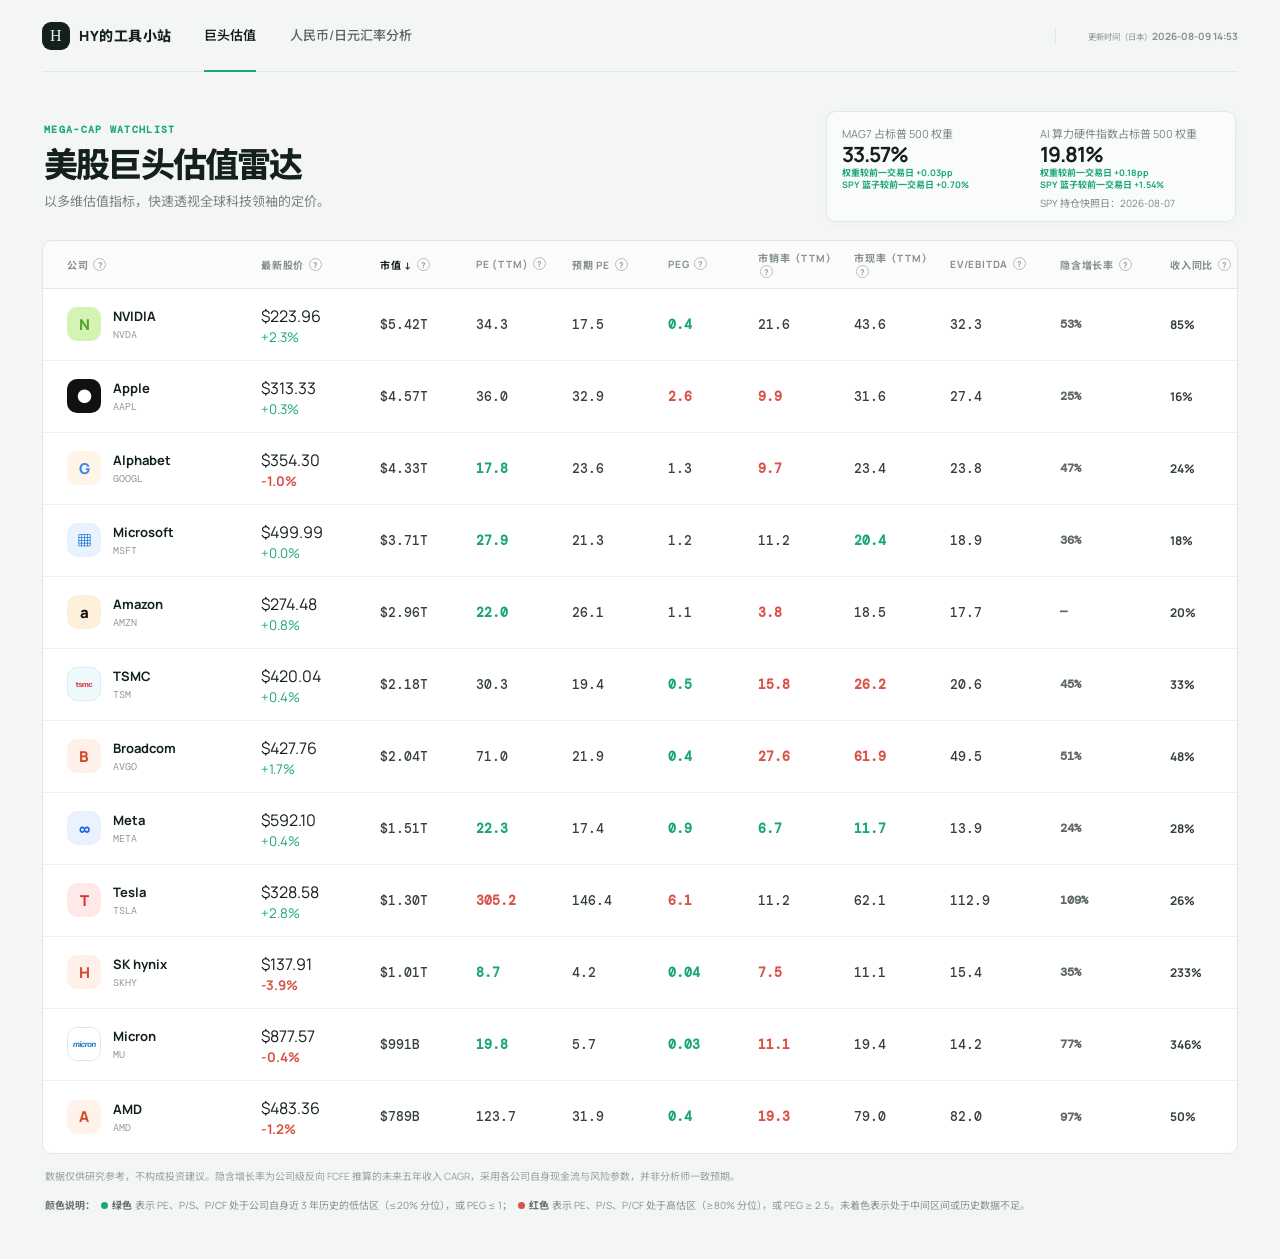
==== commit 31187366: "edit display" ====
--- a/outputs/index.html
+++ b/outputs/index.html
@@ -7,7 +7,7 @@
   <link rel="preconnect" href="https://fonts.googleapis.com">
   <link rel="preconnect" href="https://fonts.gstatic.com" crossorigin>
   <link href="https://fonts.googleapis.com/css2?family=DM+Mono:wght@400;500&family=Manrope:wght@400;500;600;700;800&family=Noto+Sans+SC:wght@400;500;600;700&display=swap" rel="stylesheet">
-  <link rel="stylesheet" href="style.css?v=20260809-34" />
+  <link rel="stylesheet" href="style.css?v=20260809-39" />
   <style>.chart-hover-hint{margin:0 0 10px;color:#78827e;font-size:13px}.chart-tooltip{position:fixed!important;background:rgba(255,255,255,.78)!important;border-color:rgba(220,228,223,.9)!important;backdrop-filter:blur(10px);-webkit-backdrop-filter:blur(10px);box-shadow:0 10px 24px rgba(20,32,30,.16)!important}.growth-panels{display:flex;gap:32px}.growth-panel{min-width:112px}@media(max-width:600px){.growth-panels{gap:12px}.growth-panel{min-width:86px}.growth-panel strong{font-size:20px}}@media(max-width:680px){.table-card{display:none!important}.mobile-stock-list{display:grid!important;gap:10px;margin-top:24px}.mobile-stock-card{background:#fff;border:1px solid #e2e7e4;border-radius:12px;padding:14px 14px 0;overflow:hidden;cursor:pointer}.mobile-card-top{display:flex;justify-content:space-between;align-items:center;gap:12px}.mobile-company{display:flex;align-items:center;gap:9px;min-width:0}.mobile-company b{display:block;font-size:14px;white-space:nowrap;overflow:hidden;text-overflow:ellipsis}.mobile-company small,.mobile-price small{display:block;font:10px "DM Mono",monospace;color:#8b9590;margin-top:3px}.mobile-price{text-align:right;white-space:nowrap}.mobile-price>b{font:600 16px "DM Mono",monospace;color:#1a2923}.mobile-price .change{font-weight:700}.mobile-core-metrics{display:grid;grid-template-columns:repeat(3,minmax(0,1fr));gap:8px;border-top:1px solid #edf0ee;margin-top:13px;padding:11px 0}.mobile-core-metrics small,.mobile-more-grid small{display:block;color:#89938e;font-size:10px;margin-bottom:4px}.mobile-core-metrics b,.mobile-more-grid b{display:block;font:600 12px "DM Mono",monospace;color:#26342e;white-space:nowrap;overflow:hidden;text-overflow:ellipsis}.mobile-more{width:calc(100% + 28px);margin-left:-14px;border-top:1px solid #edf0ee;padding:10px 14px;color:#64716a;font-size:11px;display:flex;justify-content:space-between;align-items:center}.mobile-more span:last-child{font-size:16px;line-height:.7}.mobile-more-grid{display:none;grid-template-columns:repeat(2,minmax(0,1fr));gap:12px;background:#f8faf9;margin:0 -14px;padding:13px 14px 15px}.mobile-stock-card.expanded .mobile-more-grid{display:grid}.mobile-stock-card.expanded .mobile-more span:last-child{transform:rotate(180deg)}}}</style>
   <style>.mobile-stock-list{display:none}@media(max-width:680px){.mobile-price .change.positive{color:var(--green)!important}.mobile-price .change.negative{color:#d75348!important}.mobile-stock-list{display:grid!important}.mobile-card-actions{display:flex;border-top:1px solid #edf0ee;margin:0 -14px}.mobile-card-actions .mobile-more{margin:0;width:100%;border:0;padding:10px 14px;background:transparent;color:#64716a;font-size:11px;display:flex;justify-content:space-between;align-items:center}.mobile-metric-help{display:inline-grid;place-items:center;width:14px;height:14px;padding:0;border:1px solid #b8c4be;border-radius:50%;background:#fff;color:#68756f;font-size:9px;line-height:1;vertical-align:1px}.mobile-metric-help:active{background:#e3f5eb;color:#147851;border-color:#8ecdae}}</style>
   <style>.chart-mode{display:flex;gap:6px;margin:17px 0 -8px}.chart-mode button{padding:7px 12px;border:1px solid #dfe6e2;border-radius:999px;color:#6e7a74;font-size:11px}.chart-mode button.active{background:#e2f5eb;color:#147851;border-color:#ccebd9;font-weight:700}.chart-card.price-mode .legend{visibility:hidden}.nav-coming{color:#a4ada8!important;cursor:default!important}.tsmc-mark{background:#eef9fc!important;color:#d62c36!important;border:1px solid #d7edf2;font:800 8px Arial,sans-serif!important;letter-spacing:-.6px}.tsmc-mark.lg{font-size:16px!important;letter-spacing:-1.1px}.market-summary{display:flex!important;gap:28px;align-items:flex-end!important}.summary-metric{display:grid;grid-template-columns:auto;gap:3px;text-align:right}.summary-metric strong{font-size:25px!important}.summary-metric em{grid-column:auto!important;font-size:11px}.summary-metric em.positive{color:var(--green)!important}.summary-metric em.negative{color:#d75348!important}@media(min-width:681px) and (max-width:950px){.market-summary{display:flex!important;gap:16px}.summary-metric strong{font-size:21px!important}}@media(max-width:680px){.header-right .updated{display:none!important}.topbar{height:auto;min-height:62px;flex-wrap:wrap;gap:0;padding-top:11px}.topbar nav{display:flex!important;order:3;flex:0 0 100%;gap:25px;margin-top:8px}.topbar nav button{padding:8px 0 10px;font-size:13px}.market-summary{display:grid!important;grid-template-columns:repeat(2,minmax(0,1fr));gap:8px;margin-top:17px;align-items:stretch}.summary-metric{min-width:0;padding:10px 9px;background:#fff;border:1px solid var(--line);border-radius:10px;text-align:left}.summary-metric span{font-size:9px;line-height:1.35;color:#7c8782}.summary-metric strong{font-size:19px!important;line-height:1.15}.summary-metric em{font-size:9px;white-space:nowrap;overflow:hidden;text-overflow:ellipsis}}</style>
@@ -33,6 +33,33 @@
   <style>@media(min-width:681px) and (max-width:820px){.shell{padding-left:20px!important;padding-right:20px!important}.overview{padding-top:30px!important}.page-title{display:block!important;padding:0 0 16px!important}.page-title h1{font-size:31px!important;line-height:1.15!important;letter-spacing:-1.4px!important}.page-title .subtitle{margin-top:8px!important;font-size:13px!important}.market-summary{display:grid!important;width:100%!important;min-width:0!important;grid-template-columns:repeat(2,minmax(0,1fr))!important;gap:10px!important;margin-top:18px!important;padding:0!important;border:0!important;background:transparent!important;box-shadow:none!important}.market-summary .summary-metric-button{display:grid!important;grid-template-columns:1fr!important;gap:3px!important;min-width:0!important;padding:12px 13px!important;border:1px solid #dfe8e3!important;border-radius:10px!important;background:#fff!important;text-align:left!important}.market-summary .summary-metric span{font-size:10px!important;line-height:1.35!important}.market-summary .summary-metric strong{font-size:22px!important;line-height:1.05!important}.market-summary .summary-metric em,.market-summary .summary-metric small{font-size:9px!important;line-height:1.25!important}.concentration-snapshot-date{grid-column:1/-1!important;margin:0 2px!important;text-align:left!important}.table-card{margin-top:0!important}}</style>
   <style>.market-summary .summary-metric{grid-template-columns:minmax(0,1fr)!important}.market-summary .summary-metric span{grid-column:1!important;grid-row:1!important}.market-summary .summary-metric strong{display:block!important;grid-column:1!important;grid-row:2!important;white-space:nowrap!important}.market-summary .summary-metric em{grid-row:3!important}.market-summary .summary-metric small{grid-row:4!important}.market-summary .summary-metric em,.market-summary .summary-metric small{display:block!important;grid-column:1!important;width:100%!important;margin:0!important;text-align:left!important}@media(max-width:820px){.market-summary .summary-metric em,.market-summary .summary-metric small{white-space:normal!important}}</style>
   <style>@media(max-width:1100px){html:not(.touch-mobile) .model-grid{grid-template-columns:repeat(3,minmax(0,1fr))!important;gap:10px!important}html:not(.touch-mobile) .model-grid>span,html:not(.touch-mobile) .model-grid>.model-assumption{grid-column:auto!important;min-width:0!important;min-height:104px!important;padding:12px 14px!important}html:not(.touch-mobile) .model-grid>.model-assumption>.assumption-label{min-height:30px!important;align-items:flex-start!important}html:not(.touch-mobile) .model-grid>.model-assumption .assumption-input-row{margin-top:7px!important}html:not(.touch-mobile) .model-grid>.model-assumption input{width:100%!important;min-width:0!important;font-size:15px!important}}</style>
+  <style>
+    html:not(.touch-mobile),html:not(.touch-mobile) body { min-width:1260px!important; overflow-x:auto!important }
+    html:not(.touch-mobile) .shell { box-sizing:border-box!important; width:clamp(1260px,100vw,1506px)!important; min-width:1260px!important; max-width:1506px!important; margin:0 auto!important }
+    html:not(.touch-mobile) .topbar { height:68px!important; min-height:68px!important; flex-wrap:nowrap!important; padding-top:0!important }
+    html:not(.touch-mobile) .topbar nav { display:flex!important; height:68px!important; margin-top:0!important }
+    html:not(.touch-mobile) .overview { padding-top:39px!important }
+    html:not(.touch-mobile) .page-title { display:flex!important; align-items:center!important }
+    html:not(.touch-mobile) .market-summary { min-width:410px!important; margin-top:0!important }
+    html:not(.touch-mobile) .table-card { display:block!important; overflow-x:auto!important; -webkit-overflow-scrolling:touch }
+    html:not(.touch-mobile) .mobile-stock-list { display:none!important }
+    html:not(.touch-mobile) .table-head,html:not(.touch-mobile) .stock-row {
+        box-sizing:border-box!important;
+        width:1420px!important;
+        min-width:1420px!important;
+        grid-template-columns:180px 105px 82px 82px 82px 76px 82px 82px 96px 96px 92px 92px 30px!important
+    }
+    html:not(.touch-mobile) .table-card .table-head>span:nth-child(n),html:not(.touch-mobile) .table-card .stock-row>.cell:nth-child(n),html:not(.touch-mobile) .table-card .stock-row>.implied:nth-child(n),html:not(.touch-mobile) .table-card .stock-row>.grow:nth-child(n),html:not(.touch-mobile) .table-card .stock-row>.row-arrow:nth-child(n) { display:block!important }
+    html:not(.touch-mobile) .stock-row>.company { display:flex!important }
+    html:not(.touch-mobile) .stock-row>.quote-cell { display:block!important; min-width:0!important }
+    html:not(.touch-mobile) .stock-row>.quote-cell>span,html:not(.touch-mobile) .stock-row>.quote-cell>.change { display:block!important; white-space:nowrap!important }
+    html:not(.touch-mobile) .table-head>:last-child,html:not(.touch-mobile) .stock-row>.row-arrow { grid-column:13!important; grid-row:1!important }
+    html:not(.touch-mobile) .model-head { display:flex!important; align-items:center!important; flex-direction:row!important; min-width:1120px!important }
+    html:not(.touch-mobile) .growth-compare,html:not(.touch-mobile) .growth-scenarios { display:flex!important; width:auto!important; grid-template-columns:none!important }
+    html:not(.touch-mobile) .growth-compare>div { width:auto!important; min-width:142px!important; padding:8px 10px!important }
+    html:not(.touch-mobile) .growth-compare>i { display:block!important }
+    html:not(.touch-mobile) .model-grid { grid-template-columns:repeat(6,minmax(0,1fr))!important }
+  </style>
 </head>
 <body>
   <main class="shell">
@@ -58,11 +85,11 @@
       <div class="chart-card">
         <div class="chart-top"><div><p class="eyebrow">HISTORY</p><h3 id="chart-title">估值区间与趋势</h3></div></div>
         <div class="stats" id="stats"></div>
-        <div class="periods"><button>1年</button><button class="active">3年</button><button>5年</button></div>
+        <div class="periods"><button class="active">1年</button><button>3年</button><button>5年</button></div>
         <div class="chart-note-wrap"><p class="chart-hover-hint">移动鼠标至图表区域，可查看该日期的三项估值数据。</p><button id="mobile-chart-note-toggle" class="mobile-chart-note-toggle" type="button" aria-expanded="false">展开说明</button></div>
         <p id="history-source-note" class="history-source-note hidden"></p>
         <div class="chart-wrap"><svg id="chart" viewBox="0 0 1040 400" preserveAspectRatio="none" role="img" aria-label="估值历史走势"></svg><div id="chart-tooltip" class="chart-tooltip hidden" role="status"></div></div>
-        <div class="chart-series-controls" aria-label="图表曲线设置"><label class="price-overlay-control"><input id="price-overlay-toggle" type="checkbox" checked><i aria-hidden="true"></i><span><b>股价走势 <em class="mobile-series-meta">（蓝色 · 右轴）</em></b><small>蓝色曲线 · 右轴（USD）</small></span></label><button id="chart-landscape-toggle" class="chart-landscape-toggle" type="button" aria-pressed="false"><span aria-hidden="true">↔</span> 横屏查看</button></div>
+        <div class="chart-series-controls" aria-label="图表曲线设置"><label class="price-overlay-control"><input id="price-overlay-toggle" type="checkbox"><i aria-hidden="true"></i><span><b>股价走势 <em class="mobile-series-meta">（蓝色 · 右轴）</em></b><small>蓝色曲线 · 右轴（USD）</small></span></label><button id="chart-landscape-toggle" class="chart-landscape-toggle" type="button" aria-pressed="false"><span aria-hidden="true">↔</span> 横屏查看</button></div>
       </div>
       <section class="insight hidden" aria-hidden="true"><p class="eyebrow">估值解读</p><p id="insight-copy"></p></section>
       <section id="model-inputs" class="model-inputs"></section>
@@ -70,6 +97,6 @@
   </main>
   <div id="metric-modal" class="metric-modal hidden" role="dialog" aria-modal="true" aria-labelledby="modal-title"><div class="modal-panel"><button id="modal-close" class="modal-close" aria-label="关闭">×</button><p class="eyebrow">METRIC GUIDE</p><h2 id="modal-title"></h2><div id="modal-content"></div><p class="modal-hint">点击空白处或按 Esc 关闭</p></div></div>
   <div id="concentration-modal" class="metric-modal hidden" role="dialog" aria-modal="true" aria-labelledby="concentration-title"><div class="modal-panel concentration-panel"><button id="concentration-close" class="modal-close" aria-label="关闭">×</button><p class="eyebrow">SPY WEIGHT HISTORY</p><h2 id="concentration-title"></h2><p id="concentration-subtitle"></p><div id="concentration-chart-wrap" class="concentration-chart-wrap"></div><p class="modal-hint">点击空白处或按 Esc 关闭</p></div></div>
-  <script src="app.js?v=20260809-39"></script>
+  <script src="app.js?v=20260809-40"></script>
 </body>
 </html>
--- a/outputs/style.css
+++ b/outputs/style.css
@@ -3021,6 +3021,36 @@
 /* Use the model card's real width as a fallback. Some mobile browsers keep a
    desktop-sized layout viewport even when the visible content area is narrow. */
 @container (max-width:700px) {
+  .baseline-comparison {
+    display: grid;
+    grid-template-columns: repeat(2, minmax(0, 1fr));
+    width: 100%;
+    gap: 8px;
+  }
+
+  .baseline-comparison>div {
+    box-sizing: border-box;
+    width: 100%;
+    min-width: 0;
+    padding: 10px 11px;
+    border-radius: 10px;
+  }
+
+  .baseline-comparison>.baseline-primary {
+    grid-column: 1 / -1;
+    padding: 13px 14px;
+    background: linear-gradient(135deg, #eefaf4, #f8fcfa);
+    border-color: #bfe3d1;
+  }
+
+  .baseline-comparison>.baseline-primary b {
+    font-size: 26px;
+  }
+
+  .baseline-comparison>i {
+    display: none;
+  }
+
   .growth-scenarios:not(.baseline-comparison) {
     display: grid;
     grid-template-columns: repeat(2, minmax(0, 1fr));
@@ -3046,6 +3076,14 @@
 }
 
 @container (max-width:380px) {
+  .baseline-comparison {
+    grid-template-columns: 1fr;
+  }
+
+  .baseline-comparison>.baseline-primary {
+    grid-column: auto;
+  }
+
   .growth-scenarios:not(.baseline-comparison) {
     grid-template-columns: 1fr;
   }
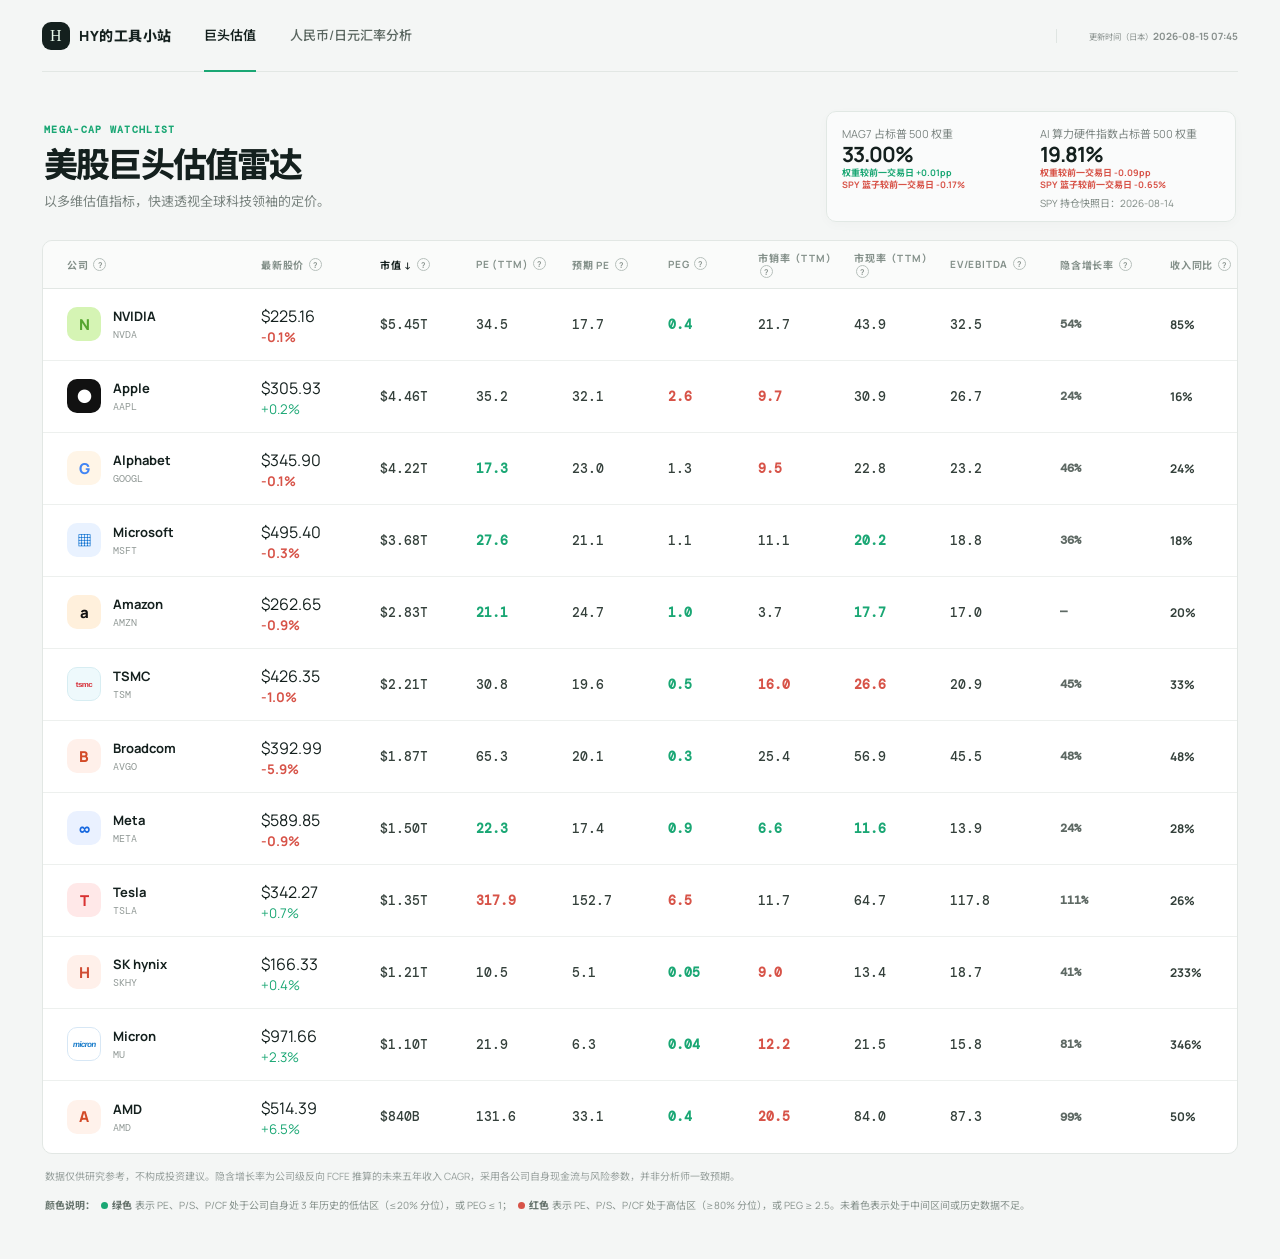
==== commit 9d696a2e: "添加篮子价值历史曲线" ====
--- a/outputs/index.html
+++ b/outputs/index.html
@@ -13,7 +13,7 @@
   <style>.chart-mode{display:flex;gap:6px;margin:17px 0 -8px}.chart-mode button{padding:7px 12px;border:1px solid #dfe6e2;border-radius:999px;color:#6e7a74;font-size:11px}.chart-mode button.active{background:#e2f5eb;color:#147851;border-color:#ccebd9;font-weight:700}.chart-card.price-mode .legend{visibility:hidden}.nav-coming{color:#a4ada8!important;cursor:default!important}.tsmc-mark{background:#eef9fc!important;color:#d62c36!important;border:1px solid #d7edf2;font:800 8px Arial,sans-serif!important;letter-spacing:-.6px}.tsmc-mark.lg{font-size:16px!important;letter-spacing:-1.1px}.market-summary{display:flex!important;gap:28px;align-items:flex-end!important}.summary-metric{display:grid;grid-template-columns:auto;gap:3px;text-align:right}.summary-metric strong{font-size:25px!important}.summary-metric em{grid-column:auto!important;font-size:11px}.summary-metric em.positive{color:var(--green)!important}.summary-metric em.negative{color:#d75348!important}@media(min-width:681px) and (max-width:950px){.market-summary{display:flex!important;gap:16px}.summary-metric strong{font-size:21px!important}}@media(max-width:680px){.header-right .updated{display:none!important}.topbar{height:auto;min-height:62px;flex-wrap:wrap;gap:0;padding-top:11px}.topbar nav{display:flex!important;order:3;flex:0 0 100%;gap:25px;margin-top:8px}.topbar nav button{padding:8px 0 10px;font-size:13px}.market-summary{display:grid!important;grid-template-columns:repeat(2,minmax(0,1fr));gap:8px;margin-top:17px;align-items:stretch}.summary-metric{min-width:0;padding:10px 9px;background:#fff;border:1px solid var(--line);border-radius:10px;text-align:left}.summary-metric span{font-size:9px;line-height:1.35;color:#7c8782}.summary-metric strong{font-size:19px!important;line-height:1.15}.summary-metric em{font-size:9px;white-space:nowrap;overflow:hidden;text-overflow:ellipsis}}</style>
   <style>.brand{color:inherit;text-decoration:none;cursor:pointer}.brand:hover{opacity:.78}@media screen and (min-width:1261px){.table-head,.stock-row{grid-template-columns:minmax(160px,2.05fr) minmax(74px,1fr) minmax(60px,.9fr) minmax(60px,.92fr) minmax(60px,.82fr) minmax(60px,.76fr) minmax(60px,.8fr) minmax(60px,.8fr) minmax(72px,.95fr) minmax(72px,.94fr) minmax(76px,1.02fr) minmax(76px,1.05fr) 30px!important}.table-head>:last-child,.stock-row .row-arrow{grid-column:13;grid-row:1}.stock-row .row-arrow{align-self:center}}@media screen and (min-width:681px) and (max-width:1260px){.table-head,.stock-row{grid-template-columns:2fr 1fr .9fr .9fr .9fr .95fr .95fr 30px!important}.table-head span:nth-child(n+6):nth-child(-n+10),.stock-row .peg-cell,.stock-row .ps-cell,.stock-row .pcf-cell,.stock-row .ev-ebitda-cell,.stock-row .implied-cell,.stock-row .row-arrow{display:none!important}.table-head span:nth-child(11),.table-head span:nth-child(12),.stock-row .pe-cell,.stock-row .fpe-cell,.stock-row .revenue-growth-cell,.stock-row .eps-growth-cell{display:block!important}.table-head button{white-space:nowrap!important}}@media screen and (max-width:950px){.header-right{display:flex!important;margin-left:auto;gap:0;font-size:9px;white-space:nowrap}.header-right .live-dot,.header-right>span:nth-child(2){display:none!important}.header-right .updated{display:block!important;margin-left:0}}@media screen and (max-width:680px){.table-card{display:none!important}.mobile-stock-list{display:grid!important}.detail .chart-wrap{width:100%;overflow:visible!important}.detail .chart-wrap svg#chart{display:block;width:100%!important;min-width:0!important;height:280px!important;aspect-ratio:auto!important}}</style>
   <style>.mobile-chart-note-toggle,.mobile-series-meta{display:none!important}.price-overlay-control>span{display:flex!important;flex-direction:column!important;align-items:flex-start!important;gap:2px!important;line-height:1.2!important}.price-overlay-control>span>b,.price-overlay-control>span>small{display:block!important}.price-overlay-control>span>small{font-size:9px!important;color:#82918a!important}html.touch-mobile .chart-note-wrap{margin:14px 0 10px!important;padding:10px 12px 8px!important;border-radius:8px!important;background:#f7f9f8!important}html.touch-mobile .chart-note-wrap>.chart-hover-hint{display:block!important;max-height:3.3em!important;margin:0!important;overflow:hidden!important;font-size:11px!important;line-height:1.65!important}html.touch-mobile .chart-note-wrap.expanded>.chart-hover-hint{max-height:none!important;overflow:visible!important}html.touch-mobile .mobile-chart-note-toggle{display:block!important;margin-top:5px!important;padding:0!important;color:#24865f!important;font-size:11px!important;font-weight:700!important}html.touch-mobile .chart-series-controls>.price-overlay-control{width:auto!important;padding:6px 9px!important;border:0!important;background:transparent!important}html.touch-mobile .price-overlay-control>span{display:block!important}html.touch-mobile .price-overlay-control>span>small{display:none!important}html.touch-mobile .price-overlay-control b::after{content:none!important}html.touch-mobile .price-overlay-control .mobile-series-meta{display:inline!important;font:500 10px "Noto Sans SC",sans-serif!important;color:#4384ad!important}</style>
-  <style>@keyframes valuation-card-selected{0%{transform:translateY(0) scale(.98);box-shadow:0 0 0 rgba(26,167,116,0)}55%{transform:translateY(-4px) scale(1.015);box-shadow:0 13px 28px rgba(26,167,116,.26)}100%{transform:translateY(-2px) scale(1);box-shadow:0 8px 22px rgba(26,167,116,.2)}}.valuation-stat-picker{position:relative!important;overflow:hidden!important;text-align:left!important;cursor:pointer!important;transition:transform .15s,border-color .15s,background .15s,box-shadow .15s!important}.valuation-stat-picker:not(.active):hover{background:#f7fbf8!important;border-color:#79c7a1!important;transform:translateY(-1px)}.valuation-stat-picker.active{border:2px solid #13a96f!important;background:linear-gradient(135deg,#d8f7e7 0%,#eefcf4 56%,#fff 100%)!important;box-shadow:0 8px 22px rgba(26,167,116,.2)!important;transform:translateY(-2px);animation:valuation-card-selected .42s ease-out both}.valuation-stat-picker.active::before{content:"";position:absolute;inset:0 0 auto;height:4px;background:linear-gradient(90deg,#10a66d,#65d7a7)}.valuation-stat-picker.active .stat-label{color:#176a4b!important;font-weight:700}.stat-unit{margin-left:2px;color:#74817b;font:600 10px "Noto Sans SC",sans-serif}.summary-metric-button{border:0;background:transparent;padding:0;cursor:pointer}.summary-metric-button:hover strong{color:var(--green)}.summary-metric-button:focus-visible{outline:2px solid var(--green);outline-offset:5px;border-radius:6px}.concentration-panel{width:min(760px,calc(100vw - 32px));padding:30px}.concentration-panel h2{margin:0 0 4px;font-size:22px}.concentration-panel p{margin:0;color:#78827e;font-size:12px}.concentration-chart-wrap{margin-top:18px;padding:12px 4px 0;border-top:1px solid #edf0ee}.concentration-chart{display:block;width:100%;height:auto}.concentration-chart .grid{stroke:#e5ebe8;stroke-width:1}.concentration-chart .axis{fill:#8b9691;font:10px "DM Mono",monospace}.concentration-chart .line{fill:none;stroke-width:3;stroke-linecap:round;stroke-linejoin:round}.concentration-chart .dot{stroke:#fff;stroke-width:2}.concentration-empty{padding:54px 10px;text-align:center;color:#78827e;font-size:13px}#stock-rows .grow:not(.rank-good):not(.rank-bad){color:#34403b!important}@media(max-width:680px){.summary-metric-button{padding:10px 9px!important;text-align:left}.concentration-panel{padding:24px 16px}.concentration-panel h2{font-size:18px}}</style>
+  <style>@keyframes valuation-card-selected{0%{transform:translateY(0) scale(.98);box-shadow:0 0 0 rgba(26,167,116,0)}55%{transform:translateY(-4px) scale(1.015);box-shadow:0 13px 28px rgba(26,167,116,.26)}100%{transform:translateY(-2px) scale(1);box-shadow:0 8px 22px rgba(26,167,116,.2)}}.valuation-stat-picker{position:relative!important;overflow:hidden!important;text-align:left!important;cursor:pointer!important;transition:transform .15s,border-color .15s,background .15s,box-shadow .15s!important}.valuation-stat-picker:not(.active):hover{background:#f7fbf8!important;border-color:#79c7a1!important;transform:translateY(-1px)}.valuation-stat-picker.active{border:2px solid #13a96f!important;background:linear-gradient(135deg,#d8f7e7 0%,#eefcf4 56%,#fff 100%)!important;box-shadow:0 8px 22px rgba(26,167,116,.2)!important;transform:translateY(-2px);animation:valuation-card-selected .42s ease-out both}.valuation-stat-picker.active::before{content:"";position:absolute;inset:0 0 auto;height:4px;background:linear-gradient(90deg,#10a66d,#65d7a7)}.valuation-stat-picker.active .stat-label{color:#176a4b!important;font-weight:700}.stat-unit{margin-left:2px;color:#74817b;font:600 10px "Noto Sans SC",sans-serif}.summary-metric-button{border:0;background:transparent;padding:0;cursor:pointer}.summary-metric-button:hover strong{color:var(--green)}.summary-metric-button:focus-visible{outline:2px solid var(--green);outline-offset:5px;border-radius:6px}.concentration-panel{width:min(760px,calc(100vw - 32px));padding:30px}.concentration-panel h2{margin:14px 0 4px;font-size:22px}.concentration-panel p{margin:0;color:#78827e;font-size:12px}.concentration-tabs{display:flex;gap:6px;margin-top:12px}.concentration-tabs button{padding:7px 12px;border:1px solid #dfe7e3;border-radius:999px;background:#f7f9f8;color:#66736d;font:600 12px "Noto Sans SC",sans-serif;cursor:pointer}.concentration-tabs button:hover{border-color:#8bcbb0;color:#176a4b}.concentration-tabs button.active{border-color:#1aa774;background:#e7f7f0;color:#13734f}.concentration-tabs button:focus-visible{outline:2px solid #1aa774;outline-offset:2px}.concentration-chart-wrap{margin-top:18px;padding:12px 4px 0;border-top:1px solid #edf0ee}.concentration-chart{display:block;width:100%;height:auto}.concentration-chart .grid{stroke:#e5ebe8;stroke-width:1}.concentration-chart .axis{fill:#8b9691;font:10px "DM Mono",monospace}.concentration-chart .line{fill:none;stroke-width:3;stroke-linecap:round;stroke-linejoin:round}.concentration-chart .dot{stroke:#fff;stroke-width:2}.concentration-empty{padding:54px 10px;text-align:center;color:#78827e;font-size:13px}#stock-rows .grow:not(.rank-good):not(.rank-bad){color:#34403b!important}@media(max-width:680px){.summary-metric-button{padding:10px 9px!important;text-align:left}.concentration-panel{padding:24px 16px}.concentration-panel h2{font-size:18px}.concentration-tabs{overflow-x:auto}.concentration-tabs button{white-space:nowrap}}</style>
   <style>.concentration-snapshot-date{grid-column:1/-1;color:#8a9590;font-size:10px;line-height:1.2;text-align:right;margin-top:1px}@media(min-width:681px){.market-summary{display:grid!important;grid-template-columns:repeat(2,minmax(158px,auto));gap:3px 20px!important;align-items:start!important}.summary-metric{gap:2px!important}.summary-metric strong{font-size:22px!important;line-height:1.08!important}.summary-metric em,.summary-metric small{font-size:9px!important;line-height:1.15!important}.concentration-snapshot-date{font-size:9px;text-align:center;margin-top:0}}@media(max-width:680px){.market-summary{margin-top:9px!important;gap:3px 12px!important}.summary-metric-button{padding:3px 0!important;background:transparent!important;border:0!important;border-radius:0!important}.summary-metric span{font-size:9px!important;line-height:1.2!important}.summary-metric strong{font-size:18px!important;line-height:1.05!important}.summary-metric em,.summary-metric small{font-size:8px!important;line-height:1.15!important}.concentration-snapshot-date{font-size:8px;text-align:left;padding:1px 0 0;white-space:nowrap;overflow:hidden;text-overflow:ellipsis}}</style>
   <style>@media(max-width:680px){.model-grid{display:grid!important;grid-template-columns:repeat(6,minmax(0,1fr))!important;gap:8px!important}.model-grid>span{grid-column:span 2;min-width:0;min-height:76px;padding:10px 8px!important}.model-grid>.model-assumption{grid-column:span 3;min-width:0;min-height:92px;padding:10px!important;border-style:solid!important}.model-grid>.model-assumption:last-child{grid-column:1/-1}.model-grid>.model-assumption>span{display:flex!important;flex-direction:row!important;align-items:center!important;gap:5px!important;padding:0!important;background:transparent!important}.model-grid>.model-assumption input{width:100%!important;margin-top:8px!important;padding:7px 25px 7px 8px!important;border:1px solid #b8d8c8!important;border-radius:6px!important;background:#fff!important;font-size:14px!important;line-height:1.2!important}.model-grid>.model-assumption small{right:18px!important;bottom:20px!important;font-size:11px!important}.model-grid>span b{font-size:14px!important}.model-assumption em{white-space:nowrap}}@media(max-width:390px){.model-grid>span{font-size:9px!important}.model-grid>.model-assumption{grid-column:1/-1;min-height:86px}}</style>
   <style>.assumption-input-row{position:relative!important;display:block!important;padding:0!important;background:transparent!important}.assumption-input-row small{position:absolute!important;right:9px!important;top:50%!important;bottom:auto!important;transform:translateY(-50%)}@media(max-width:680px){.model-grid>.model-assumption{grid-column:1/-1!important;display:grid!important;grid-template-columns:minmax(105px,.8fr) minmax(0,1.2fr)!important;align-items:center!important;gap:12px!important;min-height:0!important;padding:10px 11px!important;border:1px solid #d9e7df!important;border-radius:10px!important;background:#f8fbf9!important}.model-grid>.model-assumption:last-child{grid-column:1/-1!important}.model-grid>.model-assumption>.assumption-label{display:flex!important;flex-direction:column!important;align-items:flex-start!important;gap:4px!important;padding:0!important;background:transparent!important;color:#53635b!important;font-size:10px!important}.model-grid>.model-assumption .assumption-input-row{display:block!important;width:100%!important;margin:0!important;padding:0!important;background:transparent!important}.model-grid>.model-assumption input{box-sizing:border-box!important;width:100%!important;height:40px!important;margin:0!important;padding:7px 28px 7px 10px!important;border:1px solid #b9d9c9!important;border-radius:8px!important;background:#fff!important;color:#173328!important;font-size:15px!important;box-shadow:0 1px 2px rgba(20,50,38,.03)!important}.model-grid>.model-assumption .assumption-input-row small{right:10px!important;top:50%!important;bottom:auto!important;transform:translateY(-50%)!important;color:#53806b!important}.model-assumption-hint{position:relative;margin:12px 0 0!important;padding:28px 12px 10px 13px!important;border-left:3px solid #79c9a4!important;border-radius:0 8px 8px 0!important;background:#f5faf7!important;color:#5f6f67!important;font-size:10px!important;line-height:1.75!important}.model-assumption-hint::before{content:"编辑说明";position:absolute;left:13px;top:8px;color:#23845e;font-size:10px;font-weight:700;letter-spacing:.04em}}</style>
@@ -96,7 +96,7 @@
     </section>
   </main>
   <div id="metric-modal" class="metric-modal hidden" role="dialog" aria-modal="true" aria-labelledby="modal-title"><div class="modal-panel"><button id="modal-close" class="modal-close" aria-label="关闭">×</button><p class="eyebrow">METRIC GUIDE</p><h2 id="modal-title"></h2><div id="modal-content"></div><p class="modal-hint">点击空白处或按 Esc 关闭</p></div></div>
-  <div id="concentration-modal" class="metric-modal hidden" role="dialog" aria-modal="true" aria-labelledby="concentration-title"><div class="modal-panel concentration-panel"><button id="concentration-close" class="modal-close" aria-label="关闭">×</button><p class="eyebrow">SPY WEIGHT HISTORY</p><h2 id="concentration-title"></h2><p id="concentration-subtitle"></p><div id="concentration-chart-wrap" class="concentration-chart-wrap"></div><p class="modal-hint">点击空白处或按 Esc 关闭</p></div></div>
-  <script src="app.js?v=20260809-40"></script>
+  <div id="concentration-modal" class="metric-modal hidden" role="dialog" aria-modal="true" aria-labelledby="concentration-title"><div class="modal-panel concentration-panel"><button id="concentration-close" class="modal-close" aria-label="关闭">×</button><p class="eyebrow">SPY HISTORY</p><div class="concentration-tabs" role="tablist" aria-label="选择历史指标"><button type="button" class="active" role="tab" aria-selected="true" data-concentration-view="weight">权重历史</button><button type="button" role="tab" aria-selected="false" data-concentration-view="basketValue">篮子价值变化</button></div><h2 id="concentration-title"></h2><p id="concentration-subtitle"></p><div id="concentration-chart-wrap" class="concentration-chart-wrap"></div><p class="modal-hint">点击空白处或按 Esc 关闭</p></div></div>
+  <script src="app.js?v=20260809-41"></script>
 </body>
 </html>
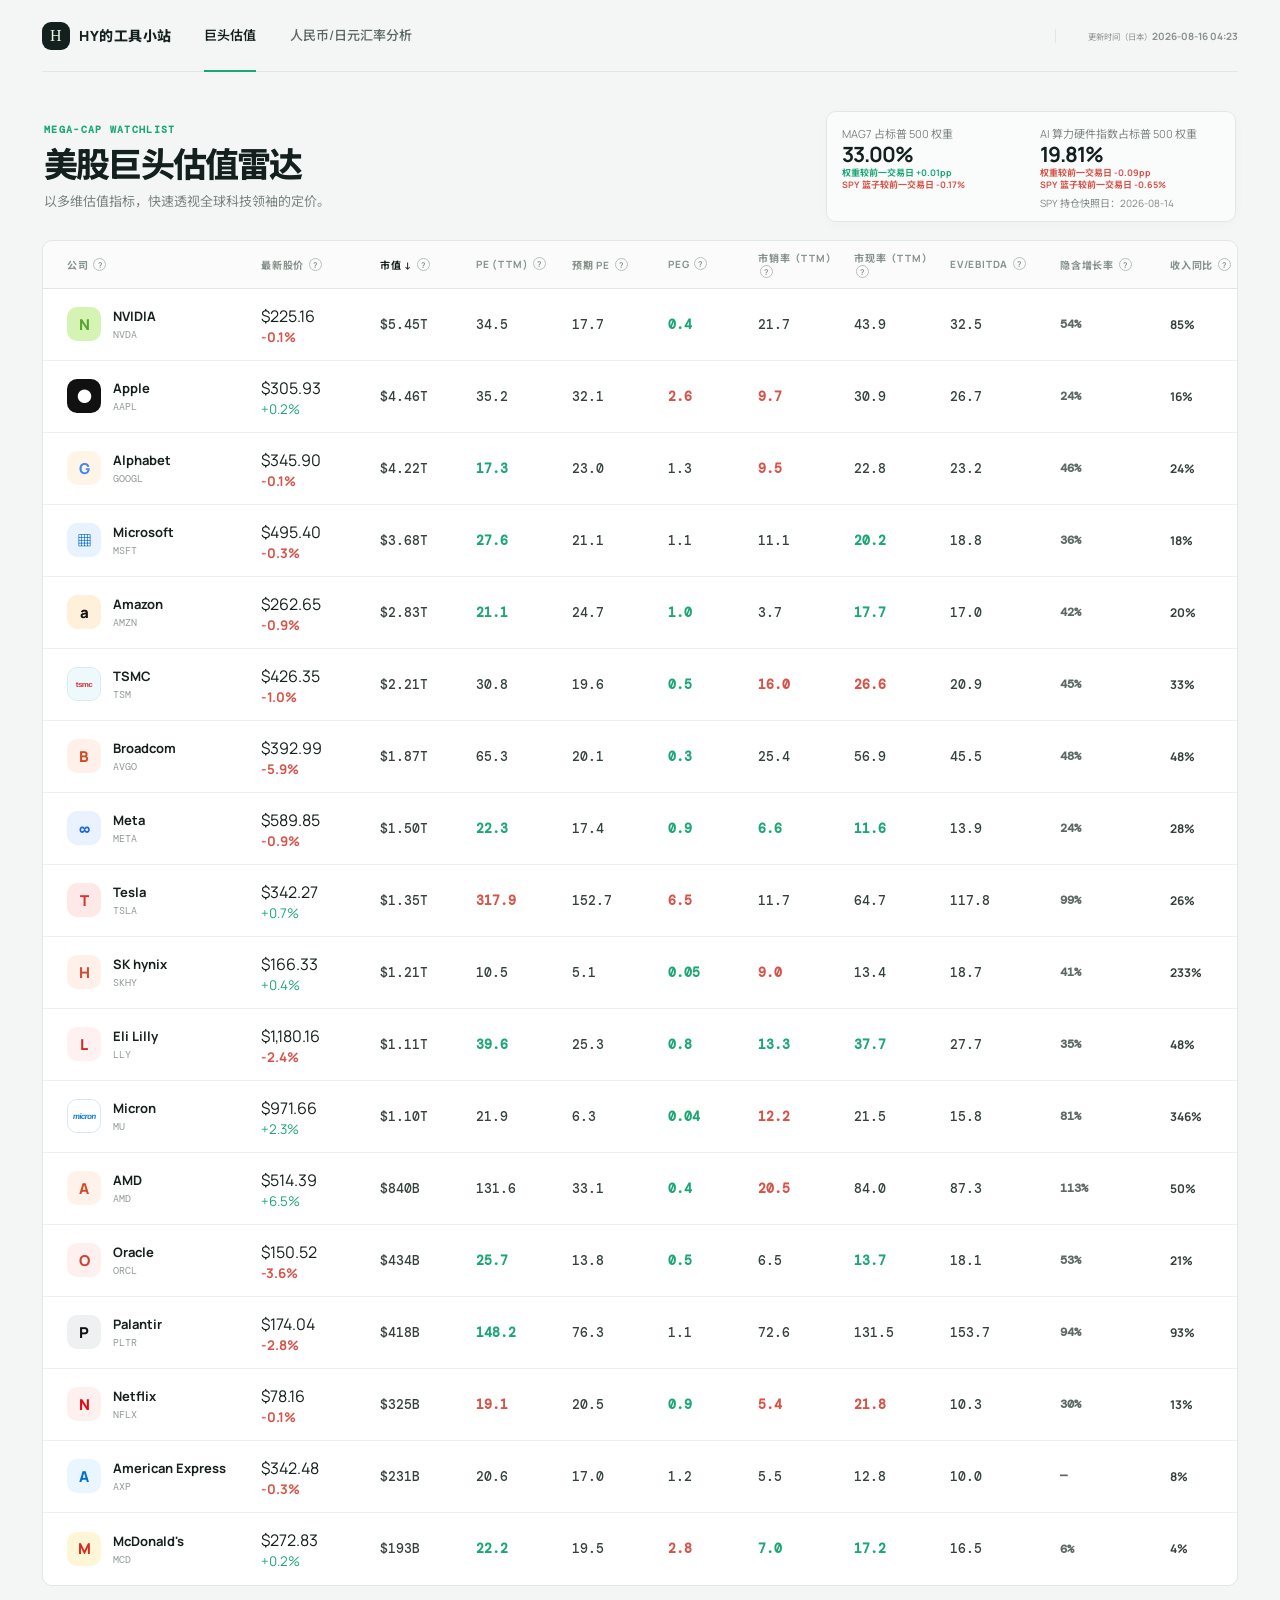
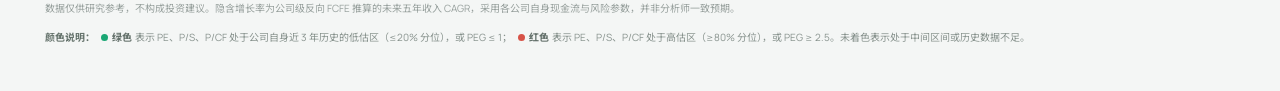
==== commit 6f0e2671: "feat: refresh valuation data and company analysis" ====
--- a/outputs/index.html
+++ b/outputs/index.html
@@ -7,7 +7,7 @@
   <link rel="preconnect" href="https://fonts.googleapis.com">
   <link rel="preconnect" href="https://fonts.gstatic.com" crossorigin>
   <link href="https://fonts.googleapis.com/css2?family=DM+Mono:wght@400;500&family=Manrope:wght@400;500;600;700;800&family=Noto+Sans+SC:wght@400;500;600;700&display=swap" rel="stylesheet">
-  <link rel="stylesheet" href="style.css?v=20260809-39" />
+  <link rel="stylesheet" href="style.css?v=20260816-40" />
   <style>.chart-hover-hint{margin:0 0 10px;color:#78827e;font-size:13px}.chart-tooltip{position:fixed!important;background:rgba(255,255,255,.78)!important;border-color:rgba(220,228,223,.9)!important;backdrop-filter:blur(10px);-webkit-backdrop-filter:blur(10px);box-shadow:0 10px 24px rgba(20,32,30,.16)!important}.growth-panels{display:flex;gap:32px}.growth-panel{min-width:112px}@media(max-width:600px){.growth-panels{gap:12px}.growth-panel{min-width:86px}.growth-panel strong{font-size:20px}}@media(max-width:680px){.table-card{display:none!important}.mobile-stock-list{display:grid!important;gap:10px;margin-top:24px}.mobile-stock-card{background:#fff;border:1px solid #e2e7e4;border-radius:12px;padding:14px 14px 0;overflow:hidden;cursor:pointer}.mobile-card-top{display:flex;justify-content:space-between;align-items:center;gap:12px}.mobile-company{display:flex;align-items:center;gap:9px;min-width:0}.mobile-company b{display:block;font-size:14px;white-space:nowrap;overflow:hidden;text-overflow:ellipsis}.mobile-company small,.mobile-price small{display:block;font:10px "DM Mono",monospace;color:#8b9590;margin-top:3px}.mobile-price{text-align:right;white-space:nowrap}.mobile-price>b{font:600 16px "DM Mono",monospace;color:#1a2923}.mobile-price .change{font-weight:700}.mobile-core-metrics{display:grid;grid-template-columns:repeat(3,minmax(0,1fr));gap:8px;border-top:1px solid #edf0ee;margin-top:13px;padding:11px 0}.mobile-core-metrics small,.mobile-more-grid small{display:block;color:#89938e;font-size:10px;margin-bottom:4px}.mobile-core-metrics b,.mobile-more-grid b{display:block;font:600 12px "DM Mono",monospace;color:#26342e;white-space:nowrap;overflow:hidden;text-overflow:ellipsis}.mobile-more{width:calc(100% + 28px);margin-left:-14px;border-top:1px solid #edf0ee;padding:10px 14px;color:#64716a;font-size:11px;display:flex;justify-content:space-between;align-items:center}.mobile-more span:last-child{font-size:16px;line-height:.7}.mobile-more-grid{display:none;grid-template-columns:repeat(2,minmax(0,1fr));gap:12px;background:#f8faf9;margin:0 -14px;padding:13px 14px 15px}.mobile-stock-card.expanded .mobile-more-grid{display:grid}.mobile-stock-card.expanded .mobile-more span:last-child{transform:rotate(180deg)}}}</style>
   <style>.mobile-stock-list{display:none}@media(max-width:680px){.mobile-price .change.positive{color:var(--green)!important}.mobile-price .change.negative{color:#d75348!important}.mobile-stock-list{display:grid!important}.mobile-card-actions{display:flex;border-top:1px solid #edf0ee;margin:0 -14px}.mobile-card-actions .mobile-more{margin:0;width:100%;border:0;padding:10px 14px;background:transparent;color:#64716a;font-size:11px;display:flex;justify-content:space-between;align-items:center}.mobile-metric-help{display:inline-grid;place-items:center;width:14px;height:14px;padding:0;border:1px solid #b8c4be;border-radius:50%;background:#fff;color:#68756f;font-size:9px;line-height:1;vertical-align:1px}.mobile-metric-help:active{background:#e3f5eb;color:#147851;border-color:#8ecdae}}</style>
   <style>.chart-mode{display:flex;gap:6px;margin:17px 0 -8px}.chart-mode button{padding:7px 12px;border:1px solid #dfe6e2;border-radius:999px;color:#6e7a74;font-size:11px}.chart-mode button.active{background:#e2f5eb;color:#147851;border-color:#ccebd9;font-weight:700}.chart-card.price-mode .legend{visibility:hidden}.nav-coming{color:#a4ada8!important;cursor:default!important}.tsmc-mark{background:#eef9fc!important;color:#d62c36!important;border:1px solid #d7edf2;font:800 8px Arial,sans-serif!important;letter-spacing:-.6px}.tsmc-mark.lg{font-size:16px!important;letter-spacing:-1.1px}.market-summary{display:flex!important;gap:28px;align-items:flex-end!important}.summary-metric{display:grid;grid-template-columns:auto;gap:3px;text-align:right}.summary-metric strong{font-size:25px!important}.summary-metric em{grid-column:auto!important;font-size:11px}.summary-metric em.positive{color:var(--green)!important}.summary-metric em.negative{color:#d75348!important}@media(min-width:681px) and (max-width:950px){.market-summary{display:flex!important;gap:16px}.summary-metric strong{font-size:21px!important}}@media(max-width:680px){.header-right .updated{display:none!important}.topbar{height:auto;min-height:62px;flex-wrap:wrap;gap:0;padding-top:11px}.topbar nav{display:flex!important;order:3;flex:0 0 100%;gap:25px;margin-top:8px}.topbar nav button{padding:8px 0 10px;font-size:13px}.market-summary{display:grid!important;grid-template-columns:repeat(2,minmax(0,1fr));gap:8px;margin-top:17px;align-items:stretch}.summary-metric{min-width:0;padding:10px 9px;background:#fff;border:1px solid var(--line);border-radius:10px;text-align:left}.summary-metric span{font-size:9px;line-height:1.35;color:#7c8782}.summary-metric strong{font-size:19px!important;line-height:1.15}.summary-metric em{font-size:9px;white-space:nowrap;overflow:hidden;text-overflow:ellipsis}}</style>
@@ -81,7 +81,7 @@
 
     <section id="detail" class="detail hidden">
       <button id="back" class="back">← 返回估值概览</button>
-      <div class="detail-head"><div class="detail-company"><div id="detail-logo" class="logo lg"></div><div><p id="detail-ticker" class="eyebrow"></p><h2 id="detail-name"></h2><p id="detail-price" class="detail-price"></p></div></div><div class="growth-panels"><div class="growth-panel"><span class="detail-metric-label">收入同比（现在） <button class="detail-metric-help" data-metric="revenue-growth" aria-label="收入同比说明">?</button></span><strong id="detail-revenue-current"></strong><em>最近已披露季度</em></div><div class="growth-panel"><span class="detail-metric-label">EPS 增长（现在） <button class="detail-metric-help" data-metric="eps-growth" aria-label="EPS增长说明">?</button></span><strong id="detail-eps-current"></strong><em>最近已披露季度</em></div></div></div>
+        <div class="detail-head"><div class="detail-company"><div id="detail-logo" class="logo lg"></div><div><p id="detail-ticker" class="eyebrow"></p><h2 id="detail-name"></h2><p id="detail-price" class="detail-price"></p></div></div><div class="growth-panels"><div class="growth-panel"><span class="detail-metric-label">收入同比（现在） <button class="detail-metric-help" data-metric="revenue-growth" aria-label="收入同比说明">?</button></span><strong id="detail-revenue-current"></strong></div><div class="growth-panel"><span class="detail-metric-label">EPS 增长（现在） <button class="detail-metric-help" data-metric="eps-growth" aria-label="EPS增长说明">?</button></span><strong id="detail-eps-current"></strong></div><em id="detail-revenue-period" class="growth-period-shared">最近已披露季度</em></div></div>
       <div class="chart-card">
         <div class="chart-top"><div><p class="eyebrow">HISTORY</p><h3 id="chart-title">估值区间与趋势</h3></div></div>
         <div class="stats" id="stats"></div>
@@ -97,6 +97,6 @@
   </main>
   <div id="metric-modal" class="metric-modal hidden" role="dialog" aria-modal="true" aria-labelledby="modal-title"><div class="modal-panel"><button id="modal-close" class="modal-close" aria-label="关闭">×</button><p class="eyebrow">METRIC GUIDE</p><h2 id="modal-title"></h2><div id="modal-content"></div><p class="modal-hint">点击空白处或按 Esc 关闭</p></div></div>
   <div id="concentration-modal" class="metric-modal hidden" role="dialog" aria-modal="true" aria-labelledby="concentration-title"><div class="modal-panel concentration-panel"><button id="concentration-close" class="modal-close" aria-label="关闭">×</button><p class="eyebrow">SPY HISTORY</p><div class="concentration-tabs" role="tablist" aria-label="选择历史指标"><button type="button" class="active" role="tab" aria-selected="true" data-concentration-view="weight">权重历史</button><button type="button" role="tab" aria-selected="false" data-concentration-view="basketValue">篮子价值变化</button></div><h2 id="concentration-title"></h2><p id="concentration-subtitle"></p><div id="concentration-chart-wrap" class="concentration-chart-wrap"></div><p class="modal-hint">点击空白处或按 Esc 关闭</p></div></div>
-  <script src="app.js?v=20260809-41"></script>
+  <script src="app.js?v=20260816-93"></script>
 </body>
 </html>
--- a/outputs/style.css
+++ b/outputs/style.css
@@ -364,6 +364,30 @@
   font: 11px "DM Mono";
   font-style: normal;
   color: #909895
+}
+
+.growth-panels {
+  position: relative;
+  flex-wrap: nowrap;
+  padding-bottom: 17px
+}
+
+.growth-period-shared {
+  position: absolute;
+  right: 0;
+  bottom: 0;
+  left: 0;
+  text-align: center;
+  font: 11px "DM Mono";
+  font-style: normal;
+  color: #909895
+}
+
+@media (max-width:680px) {
+  .growth-period-shared {
+    font-size: 8px;
+    white-space: nowrap
+  }
 }
 
 .periods {
@@ -1368,12 +1392,111 @@
   font: 700 17px "DM Mono", monospace;
   color: #147851
 }
+.business-growth-card{margin-top:26px;padding-top:26px;border-top:1px solid var(--line,#e5e7e5)}
+.business-growth-head{display:flex;align-items:flex-end;justify-content:space-between;gap:16px;margin-bottom:16px}
+.business-growth-head h3{margin:4px 0 0}.business-growth-head>small,.business-growth-source{color:#8a918e}
+.business-mix{display:grid;grid-template-columns:190px 1fr;align-items:center;gap:28px;margin:8px 0 26px;padding:20px;border:1px solid #e2e6e3;border-radius:16px;background:#fbfcfb}.business-pie{width:180px;aspect-ratio:1;border-radius:50%;box-shadow:inset 0 0 0 1px rgba(0,0,0,.04)}.business-pie-legend{display:grid;gap:10px}.business-pie-legend>div{display:grid;grid-template-columns:10px minmax(0,1fr) auto auto;align-items:center;gap:9px}.business-pie-legend i{width:10px;height:10px;border-radius:50%}.business-pie-legend span{font-size:13px;color:#56615c}.business-pie-legend b{font-size:14px}.business-pie-legend small{min-width:56px;text-align:right;color:#8a918e}.business-growth-subtitle{margin:0 0 12px;font-size:15px}
+.business-growth-grid{display:grid;grid-template-columns:repeat(4,minmax(0,1fr));gap:10px}
+.business-growth-grid>div{display:flex;flex-direction:column;gap:6px;min-height:112px;padding:16px;border:1px solid #e2e6e3;border-radius:14px;background:#fbfcfb}
+.business-growth-grid span{font-size:13px;color:#67706c}.business-growth-grid b{font-size:24px;color:#168b66}.business-growth-grid b.negative{color:#c95b58}.business-growth-grid small{font-size:12px;color:#8a918e;line-height:1.4}
+.business-growth-source,.business-growth-empty{margin:14px 0 0;font-size:12px;line-height:1.7}
+.business-pie{box-shadow:inset 0 0 0 2px #fff,0 0 0 1px rgba(0,0,0,.12)}
+.business-pie-legend span{display:flex;flex-direction:column;gap:2px}.business-pie-legend span strong{font-size:13px;color:#37413d}.business-pie-legend span em{font-style:normal;font-size:11px;line-height:1.35;color:#929995}.business-pie-legend-only{padding:18px;border:1px solid #e2e6e3;border-radius:14px;background:#fbfcfb;margin-bottom:24px}.business-submetrics{margin-top:18px;padding:16px;border-radius:14px;background:#f5f7f6}.business-submetrics h4{margin:0 0 10px;font-size:13px}.business-submetrics>div{display:grid;grid-template-columns:minmax(0,1fr) auto;gap:3px 12px;padding:9px 0;border-top:1px solid #e3e7e5}.business-submetrics>div:first-of-type{border-top:0}.business-submetrics span{font-size:13px}.business-submetrics b{color:#315f55}.business-submetrics small{grid-column:1/-1;color:#8a918e;line-height:1.4}
+@media(max-width:720px){.business-growth-head{align-items:flex-start;flex-direction:column}.business-mix{grid-template-columns:1fr;justify-items:center;padding:16px;gap:18px}.business-pie{width:min(52vw,180px)}.business-pie-legend{width:100%}.business-growth-grid{grid-template-columns:repeat(2,minmax(0,1fr))}.business-growth-grid>div{min-height:104px;padding:14px}.business-growth-grid b{font-size:21px}}
+
+.growth-compare em {
+  font: 700 9px/1.35 "DM Mono", monospace;
+  color: #66746d;
+  font-style: normal
+}
 
 .growth-compare i {
   align-self: center;
   font-style: normal;
   font-size: 9px;
   color: #94a09a
+}
+
+.simple-growth-head {
+  align-items: flex-start;
+}
+
+.simple-growth-cards > div {
+  box-sizing: border-box;
+  flex: 0 0 180px;
+  width: 180px;
+  min-width: 0;
+  padding: 12px 13px;
+}
+
+.simple-growth-cards b {
+  margin: 3px 0;
+  font-size: 23px;
+}
+
+.simple-growth-cards small {
+  min-width: 0;
+  line-height: 1.45;
+  white-space: normal;
+  overflow-wrap: anywhere;
+  word-break: break-word;
+}
+
+.simple-growth-controls {
+  display: grid;
+  grid-template-columns: repeat(4, minmax(0, 1fr));
+  gap: 8px;
+  margin-top: 14px;
+}
+
+.simple-growth-controls label {
+  padding: 9px 10px;
+  border: 1px solid #e2e8e4;
+  border-radius: 8px;
+  background: #fafcfb;
+  display: flex;
+  align-items: center;
+  justify-content: space-between;
+  gap: 8px;
+  font-size: 10px;
+  color: #69756e;
+}
+
+.simple-growth-controls label > span:last-child {
+  display: flex;
+  align-items: center;
+  gap: 3px;
+}
+
+.simple-growth-controls input {
+  width: 58px;
+  border: 0;
+  border-bottom: 1px solid #aab8b0;
+  background: transparent;
+  text-align: right;
+  font: 700 13px "DM Mono", monospace;
+  color: #18231e;
+}
+
+.simple-growth-controls .control-source {
+  display: block;
+  margin-top: 2px;
+  color: #96a19b;
+  font-size: 8px;
+  line-height: 1.25;
+}
+
+.fcf-method-note {
+  margin: 8px 2px 0;
+  color: #7b8780;
+  font-size: 9px;
+  line-height: 1.55;
+}
+
+@media(max-width:680px) {
+  .simple-growth-controls {
+    grid-template-columns: repeat(2, minmax(0, 1fr));
+  }
 }
 
 .model-grid {
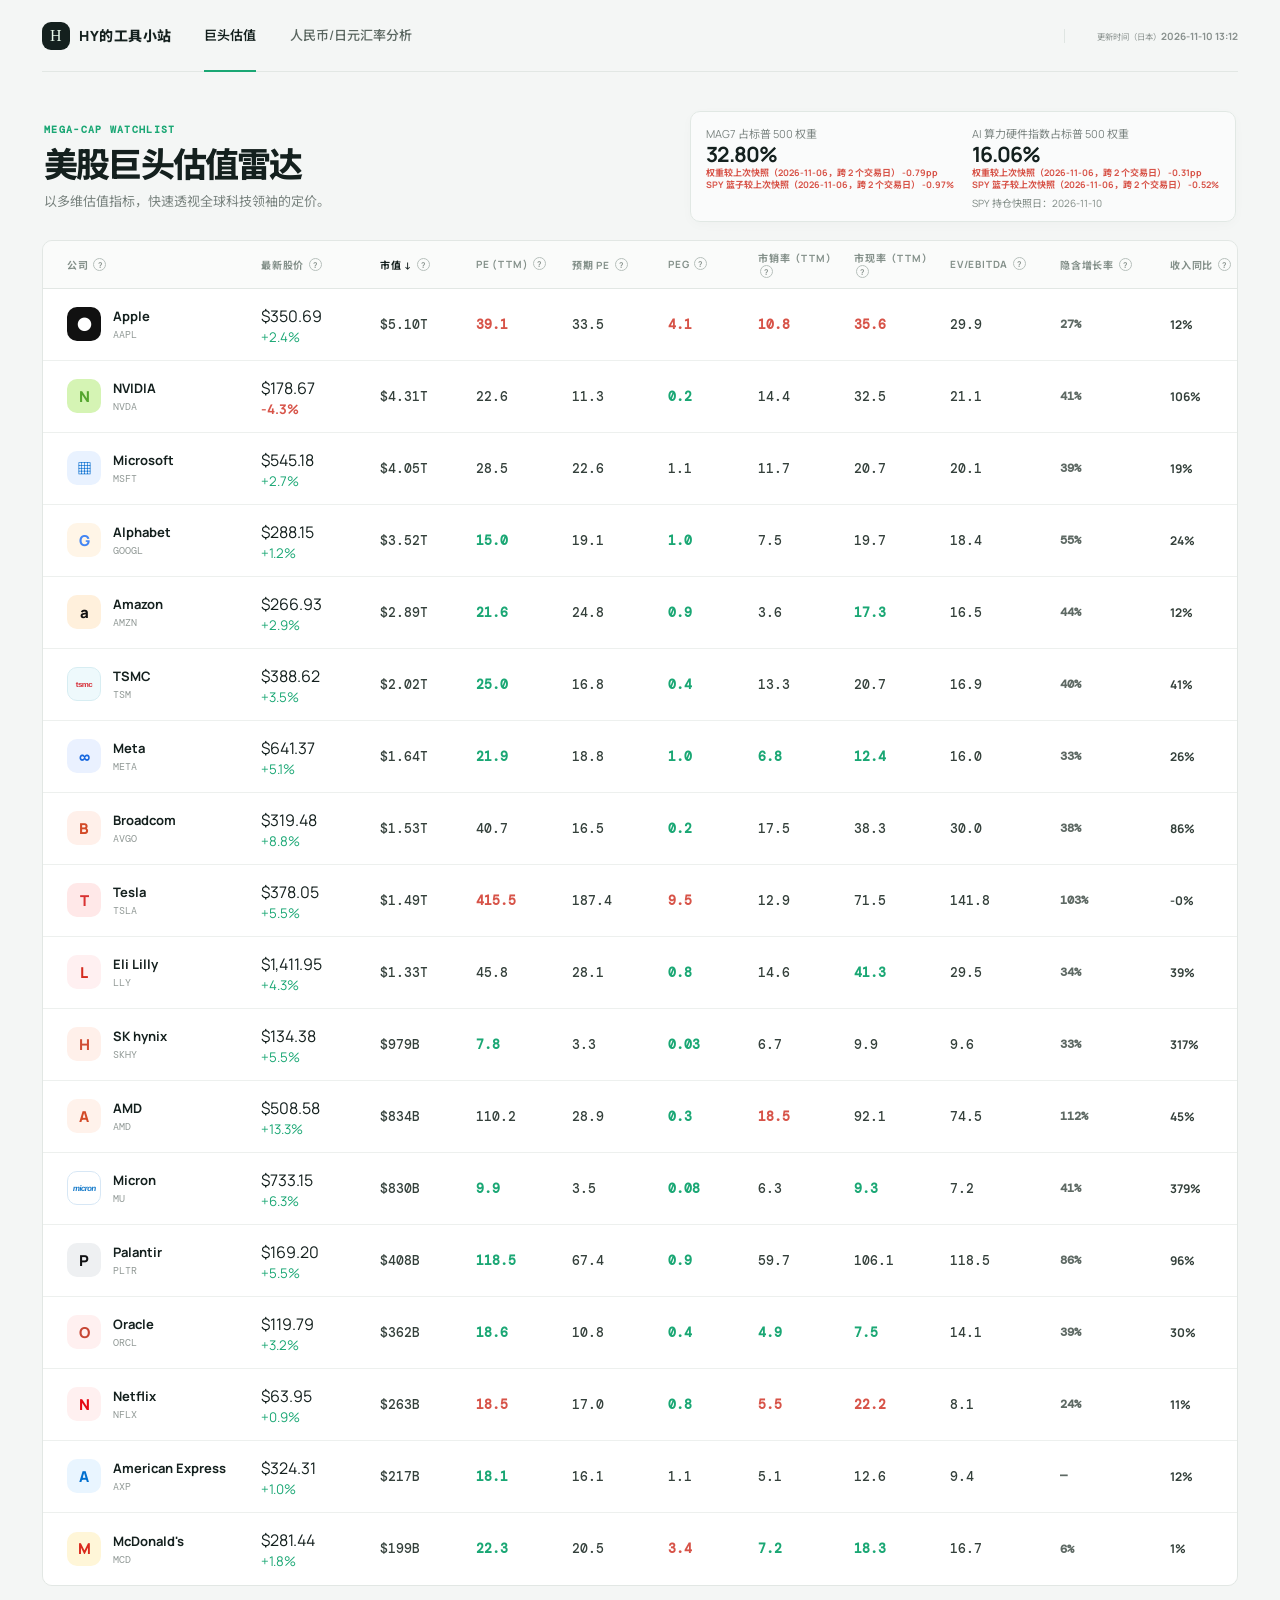
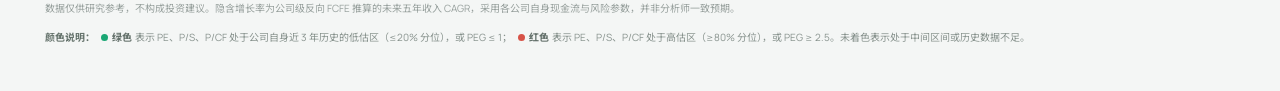
==== commit 793e68c7: "feat: show segment growth beside revenue mix Each legend row of the business mix now shows share, re" ====
--- a/outputs/index.html
+++ b/outputs/index.html
@@ -7,7 +7,7 @@
   <link rel="preconnect" href="https://fonts.googleapis.com">
   <link rel="preconnect" href="https://fonts.gstatic.com" crossorigin>
   <link href="https://fonts.googleapis.com/css2?family=DM+Mono:wght@400;500&family=Manrope:wght@400;500;600;700;800&family=Noto+Sans+SC:wght@400;500;600;700&display=swap" rel="stylesheet">
-  <link rel="stylesheet" href="style.css?v=20260816-40" />
+  <link rel="stylesheet" href="style.css?v=20261111-1" />
   <style>.chart-hover-hint{margin:0 0 10px;color:#78827e;font-size:13px}.chart-tooltip{position:fixed!important;background:rgba(255,255,255,.78)!important;border-color:rgba(220,228,223,.9)!important;backdrop-filter:blur(10px);-webkit-backdrop-filter:blur(10px);box-shadow:0 10px 24px rgba(20,32,30,.16)!important}.growth-panels{display:flex;gap:32px}.growth-panel{min-width:112px}@media(max-width:600px){.growth-panels{gap:12px}.growth-panel{min-width:86px}.growth-panel strong{font-size:20px}}@media(max-width:680px){.table-card{display:none!important}.mobile-stock-list{display:grid!important;gap:10px;margin-top:24px}.mobile-stock-card{background:#fff;border:1px solid #e2e7e4;border-radius:12px;padding:14px 14px 0;overflow:hidden;cursor:pointer}.mobile-card-top{display:flex;justify-content:space-between;align-items:center;gap:12px}.mobile-company{display:flex;align-items:center;gap:9px;min-width:0}.mobile-company b{display:block;font-size:14px;white-space:nowrap;overflow:hidden;text-overflow:ellipsis}.mobile-company small,.mobile-price small{display:block;font:10px "DM Mono",monospace;color:#8b9590;margin-top:3px}.mobile-price{text-align:right;white-space:nowrap}.mobile-price>b{font:600 16px "DM Mono",monospace;color:#1a2923}.mobile-price .change{font-weight:700}.mobile-core-metrics{display:grid;grid-template-columns:repeat(3,minmax(0,1fr));gap:8px;border-top:1px solid #edf0ee;margin-top:13px;padding:11px 0}.mobile-core-metrics small,.mobile-more-grid small{display:block;color:#89938e;font-size:10px;margin-bottom:4px}.mobile-core-metrics b,.mobile-more-grid b{display:block;font:600 12px "DM Mono",monospace;color:#26342e;white-space:nowrap;overflow:hidden;text-overflow:ellipsis}.mobile-more{width:calc(100% + 28px);margin-left:-14px;border-top:1px solid #edf0ee;padding:10px 14px;color:#64716a;font-size:11px;display:flex;justify-content:space-between;align-items:center}.mobile-more span:last-child{font-size:16px;line-height:.7}.mobile-more-grid{display:none;grid-template-columns:repeat(2,minmax(0,1fr));gap:12px;background:#f8faf9;margin:0 -14px;padding:13px 14px 15px}.mobile-stock-card.expanded .mobile-more-grid{display:grid}.mobile-stock-card.expanded .mobile-more span:last-child{transform:rotate(180deg)}}}</style>
   <style>.mobile-stock-list{display:none}@media(max-width:680px){.mobile-price .change.positive{color:var(--green)!important}.mobile-price .change.negative{color:#d75348!important}.mobile-stock-list{display:grid!important}.mobile-card-actions{display:flex;border-top:1px solid #edf0ee;margin:0 -14px}.mobile-card-actions .mobile-more{margin:0;width:100%;border:0;padding:10px 14px;background:transparent;color:#64716a;font-size:11px;display:flex;justify-content:space-between;align-items:center}.mobile-metric-help{display:inline-grid;place-items:center;width:14px;height:14px;padding:0;border:1px solid #b8c4be;border-radius:50%;background:#fff;color:#68756f;font-size:9px;line-height:1;vertical-align:1px}.mobile-metric-help:active{background:#e3f5eb;color:#147851;border-color:#8ecdae}}</style>
   <style>.chart-mode{display:flex;gap:6px;margin:17px 0 -8px}.chart-mode button{padding:7px 12px;border:1px solid #dfe6e2;border-radius:999px;color:#6e7a74;font-size:11px}.chart-mode button.active{background:#e2f5eb;color:#147851;border-color:#ccebd9;font-weight:700}.chart-card.price-mode .legend{visibility:hidden}.nav-coming{color:#a4ada8!important;cursor:default!important}.tsmc-mark{background:#eef9fc!important;color:#d62c36!important;border:1px solid #d7edf2;font:800 8px Arial,sans-serif!important;letter-spacing:-.6px}.tsmc-mark.lg{font-size:16px!important;letter-spacing:-1.1px}.market-summary{display:flex!important;gap:28px;align-items:flex-end!important}.summary-metric{display:grid;grid-template-columns:auto;gap:3px;text-align:right}.summary-metric strong{font-size:25px!important}.summary-metric em{grid-column:auto!important;font-size:11px}.summary-metric em.positive{color:var(--green)!important}.summary-metric em.negative{color:#d75348!important}@media(min-width:681px) and (max-width:950px){.market-summary{display:flex!important;gap:16px}.summary-metric strong{font-size:21px!important}}@media(max-width:680px){.header-right .updated{display:none!important}.topbar{height:auto;min-height:62px;flex-wrap:wrap;gap:0;padding-top:11px}.topbar nav{display:flex!important;order:3;flex:0 0 100%;gap:25px;margin-top:8px}.topbar nav button{padding:8px 0 10px;font-size:13px}.market-summary{display:grid!important;grid-template-columns:repeat(2,minmax(0,1fr));gap:8px;margin-top:17px;align-items:stretch}.summary-metric{min-width:0;padding:10px 9px;background:#fff;border:1px solid var(--line);border-radius:10px;text-align:left}.summary-metric span{font-size:9px;line-height:1.35;color:#7c8782}.summary-metric strong{font-size:19px!important;line-height:1.15}.summary-metric em{font-size:9px;white-space:nowrap;overflow:hidden;text-overflow:ellipsis}}</style>
@@ -97,6 +97,6 @@
   </main>
   <div id="metric-modal" class="metric-modal hidden" role="dialog" aria-modal="true" aria-labelledby="modal-title"><div class="modal-panel"><button id="modal-close" class="modal-close" aria-label="关闭">×</button><p class="eyebrow">METRIC GUIDE</p><h2 id="modal-title"></h2><div id="modal-content"></div><p class="modal-hint">点击空白处或按 Esc 关闭</p></div></div>
   <div id="concentration-modal" class="metric-modal hidden" role="dialog" aria-modal="true" aria-labelledby="concentration-title"><div class="modal-panel concentration-panel"><button id="concentration-close" class="modal-close" aria-label="关闭">×</button><p class="eyebrow">SPY HISTORY</p><div class="concentration-tabs" role="tablist" aria-label="选择历史指标"><button type="button" class="active" role="tab" aria-selected="true" data-concentration-view="weight">权重历史</button><button type="button" role="tab" aria-selected="false" data-concentration-view="basketValue">篮子价值变化</button></div><h2 id="concentration-title"></h2><p id="concentration-subtitle"></p><div id="concentration-chart-wrap" class="concentration-chart-wrap"></div><p class="modal-hint">点击空白处或按 Esc 关闭</p></div></div>
-  <script src="app.js?v=20260816-93"></script>
+  <script src="app.js?v=20261111-1"></script>
 </body>
 </html>
--- a/outputs/style.css
+++ b/outputs/style.css
@@ -1395,14 +1395,14 @@
 .business-growth-card{margin-top:26px;padding-top:26px;border-top:1px solid var(--line,#e5e7e5)}
 .business-growth-head{display:flex;align-items:flex-end;justify-content:space-between;gap:16px;margin-bottom:16px}
 .business-growth-head h3{margin:4px 0 0}.business-growth-head>small,.business-growth-source{color:#8a918e}
-.business-mix{display:grid;grid-template-columns:190px 1fr;align-items:center;gap:28px;margin:8px 0 26px;padding:20px;border:1px solid #e2e6e3;border-radius:16px;background:#fbfcfb}.business-pie{width:180px;aspect-ratio:1;border-radius:50%;box-shadow:inset 0 0 0 1px rgba(0,0,0,.04)}.business-pie-legend{display:grid;gap:10px}.business-pie-legend>div{display:grid;grid-template-columns:10px minmax(0,1fr) auto auto;align-items:center;gap:9px}.business-pie-legend i{width:10px;height:10px;border-radius:50%}.business-pie-legend span{font-size:13px;color:#56615c}.business-pie-legend b{font-size:14px}.business-pie-legend small{min-width:56px;text-align:right;color:#8a918e}.business-growth-subtitle{margin:0 0 12px;font-size:15px}
+.business-mix{display:grid;grid-template-columns:190px 1fr;align-items:center;gap:28px;margin:8px 0 26px;padding:20px;border:1px solid #e2e6e3;border-radius:16px;background:#fbfcfb}.business-pie{width:180px;aspect-ratio:1;border-radius:50%;box-shadow:inset 0 0 0 1px rgba(0,0,0,.04)}.business-pie-legend{display:grid;gap:10px}.business-pie-legend>div{display:grid;grid-template-columns:10px minmax(0,1fr) 52px 60px 72px;align-items:center;gap:9px}.business-pie-legend data{text-align:right;font:600 14px/1.2 "DM Mono",monospace;color:#168b66;white-space:nowrap}.business-pie-legend data.negative{color:#c95b58}.business-pie-legend b{text-align:right}.business-pie-legend>.business-legend-head{padding-bottom:6px;border-bottom:1px solid #e2e6e3}.business-legend-head span,.business-legend-head b,.business-legend-head small,.business-legend-head data{font:500 11px/1 Manrope,"Noto Sans SC",sans-serif!important;color:#929995!important}.business-pie-legend i{width:10px;height:10px;border-radius:50%}.business-pie-legend span{font-size:13px;color:#56615c}.business-pie-legend b{font-size:14px}.business-pie-legend small{min-width:56px;text-align:right;color:#8a918e}.business-growth-subtitle{margin:0 0 12px;font-size:15px}
 .business-growth-grid{display:grid;grid-template-columns:repeat(4,minmax(0,1fr));gap:10px}
 .business-growth-grid>div{display:flex;flex-direction:column;gap:6px;min-height:112px;padding:16px;border:1px solid #e2e6e3;border-radius:14px;background:#fbfcfb}
 .business-growth-grid span{font-size:13px;color:#67706c}.business-growth-grid b{font-size:24px;color:#168b66}.business-growth-grid b.negative{color:#c95b58}.business-growth-grid small{font-size:12px;color:#8a918e;line-height:1.4}
 .business-growth-source,.business-growth-empty{margin:14px 0 0;font-size:12px;line-height:1.7}
 .business-pie{box-shadow:inset 0 0 0 2px #fff,0 0 0 1px rgba(0,0,0,.12)}
 .business-pie-legend span{display:flex;flex-direction:column;gap:2px}.business-pie-legend span strong{font-size:13px;color:#37413d}.business-pie-legend span em{font-style:normal;font-size:11px;line-height:1.35;color:#929995}.business-pie-legend-only{padding:18px;border:1px solid #e2e6e3;border-radius:14px;background:#fbfcfb;margin-bottom:24px}.business-submetrics{margin-top:18px;padding:16px;border-radius:14px;background:#f5f7f6}.business-submetrics h4{margin:0 0 10px;font-size:13px}.business-submetrics>div{display:grid;grid-template-columns:minmax(0,1fr) auto;gap:3px 12px;padding:9px 0;border-top:1px solid #e3e7e5}.business-submetrics>div:first-of-type{border-top:0}.business-submetrics span{font-size:13px}.business-submetrics b{color:#315f55}.business-submetrics small{grid-column:1/-1;color:#8a918e;line-height:1.4}
-@media(max-width:720px){.business-growth-head{align-items:flex-start;flex-direction:column}.business-mix{grid-template-columns:1fr;justify-items:center;padding:16px;gap:18px}.business-pie{width:min(52vw,180px)}.business-pie-legend{width:100%}.business-growth-grid{grid-template-columns:repeat(2,minmax(0,1fr))}.business-growth-grid>div{min-height:104px;padding:14px}.business-growth-grid b{font-size:21px}}
+@media(max-width:720px){.business-growth-head{align-items:flex-start;flex-direction:column}.business-mix{grid-template-columns:1fr;justify-items:center;padding:16px;gap:18px}.business-pie{width:min(52vw,180px)}.business-pie-legend{width:100%}.business-growth-grid{grid-template-columns:repeat(2,minmax(0,1fr))}.business-growth-grid>div{min-height:104px;padding:14px}.business-growth-grid b{font-size:21px}.business-pie-legend>.business-legend-head{display:none}.business-pie-legend>div{grid-template-columns:10px minmax(0,1fr) auto;row-gap:4px}.business-pie-legend>div>small{grid-column:2;text-align:left}.business-pie-legend>div>data{grid-column:3}.business-pie-legend>div>small::before{content:"收入 "}.business-pie-legend>div>data::before{content:"同比 ";font:400 11px Manrope,"Noto Sans SC",sans-serif;color:#929995}}
 
 .growth-compare em {
   font: 700 9px/1.35 "DM Mono", monospace;
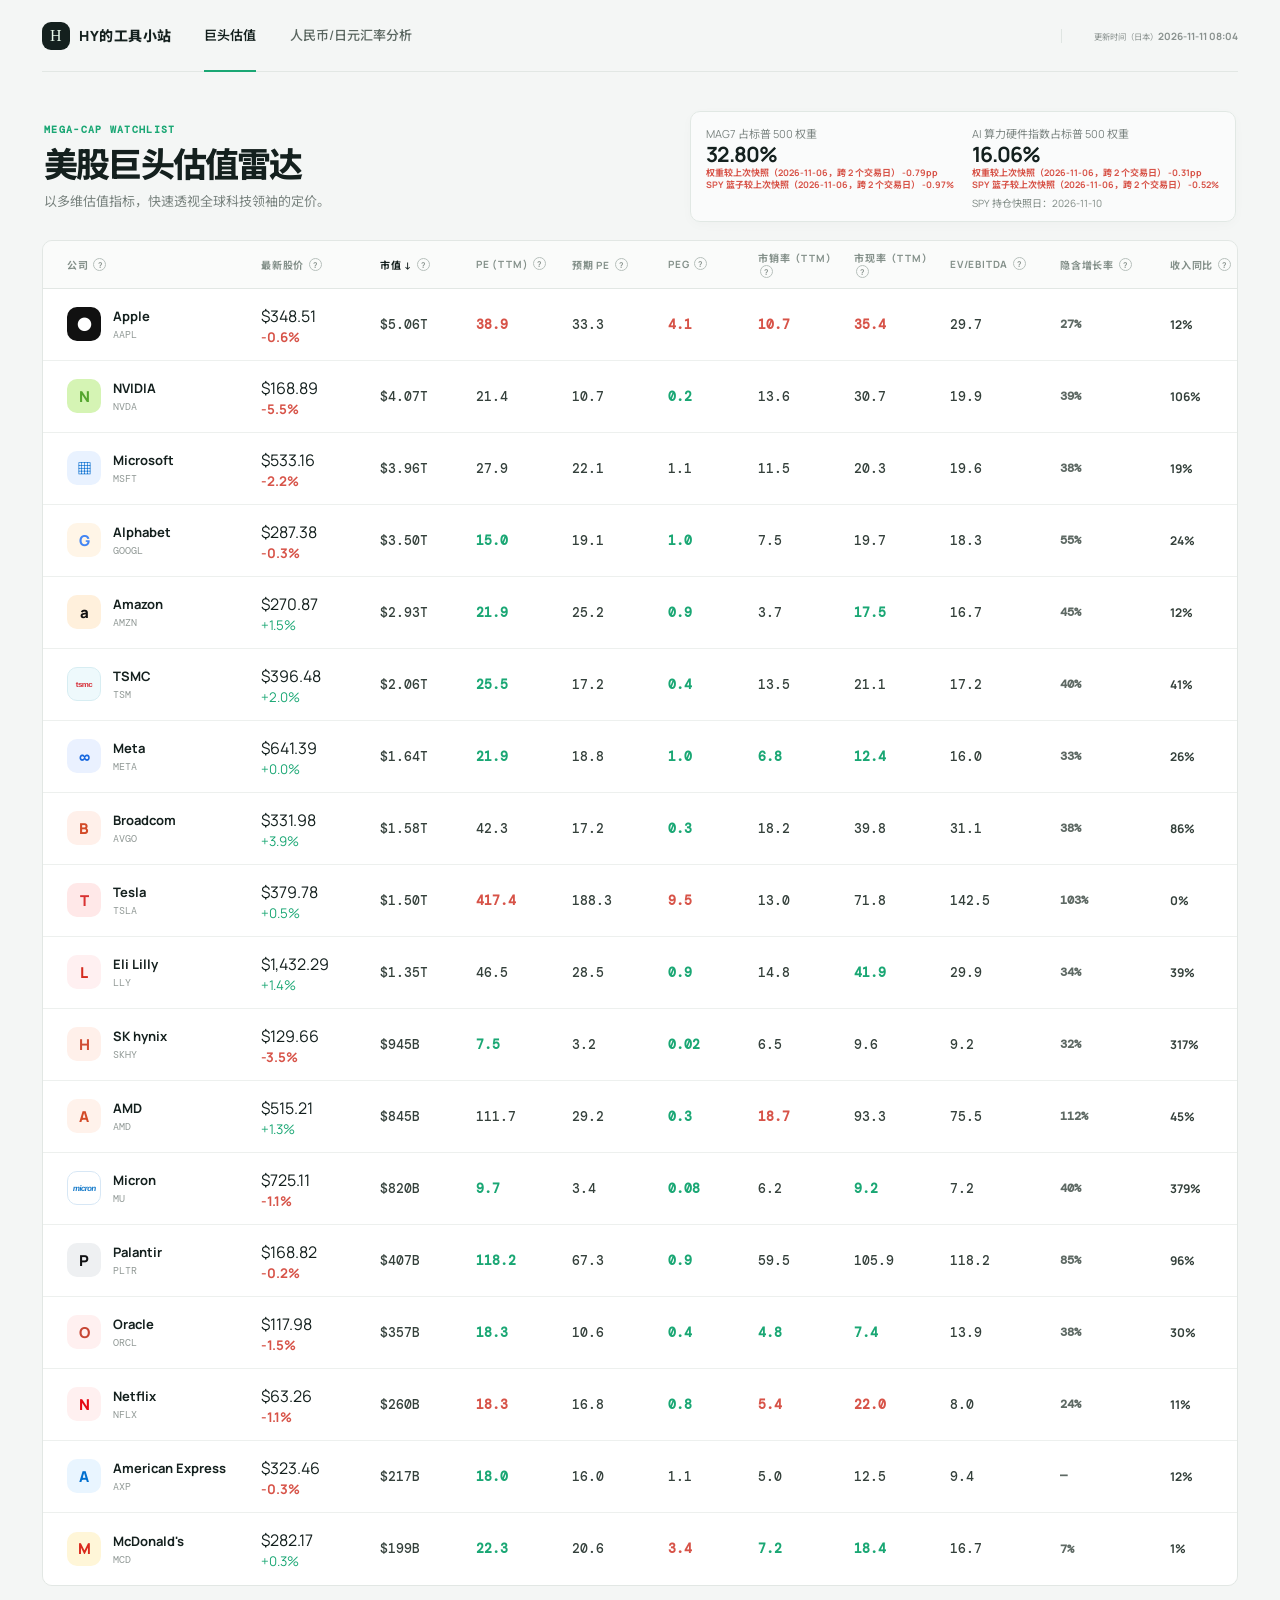
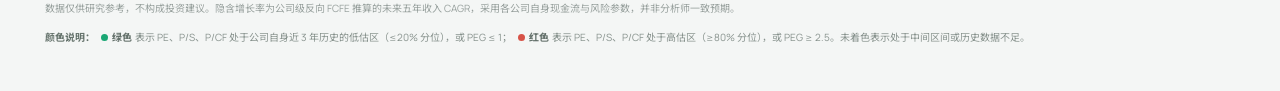
==== commit 29c74313: "feat: rework price-vs-growth panel and fix analyst consensus Panel: the required growth now states t" ====
--- a/outputs/index.html
+++ b/outputs/index.html
@@ -7,7 +7,7 @@
   <link rel="preconnect" href="https://fonts.googleapis.com">
   <link rel="preconnect" href="https://fonts.gstatic.com" crossorigin>
   <link href="https://fonts.googleapis.com/css2?family=DM+Mono:wght@400;500&family=Manrope:wght@400;500;600;700;800&family=Noto+Sans+SC:wght@400;500;600;700&display=swap" rel="stylesheet">
-  <link rel="stylesheet" href="style.css?v=20261111-1" />
+  <link rel="stylesheet" href="style.css?v=20261111-2" />
   <style>.chart-hover-hint{margin:0 0 10px;color:#78827e;font-size:13px}.chart-tooltip{position:fixed!important;background:rgba(255,255,255,.78)!important;border-color:rgba(220,228,223,.9)!important;backdrop-filter:blur(10px);-webkit-backdrop-filter:blur(10px);box-shadow:0 10px 24px rgba(20,32,30,.16)!important}.growth-panels{display:flex;gap:32px}.growth-panel{min-width:112px}@media(max-width:600px){.growth-panels{gap:12px}.growth-panel{min-width:86px}.growth-panel strong{font-size:20px}}@media(max-width:680px){.table-card{display:none!important}.mobile-stock-list{display:grid!important;gap:10px;margin-top:24px}.mobile-stock-card{background:#fff;border:1px solid #e2e7e4;border-radius:12px;padding:14px 14px 0;overflow:hidden;cursor:pointer}.mobile-card-top{display:flex;justify-content:space-between;align-items:center;gap:12px}.mobile-company{display:flex;align-items:center;gap:9px;min-width:0}.mobile-company b{display:block;font-size:14px;white-space:nowrap;overflow:hidden;text-overflow:ellipsis}.mobile-company small,.mobile-price small{display:block;font:10px "DM Mono",monospace;color:#8b9590;margin-top:3px}.mobile-price{text-align:right;white-space:nowrap}.mobile-price>b{font:600 16px "DM Mono",monospace;color:#1a2923}.mobile-price .change{font-weight:700}.mobile-core-metrics{display:grid;grid-template-columns:repeat(3,minmax(0,1fr));gap:8px;border-top:1px solid #edf0ee;margin-top:13px;padding:11px 0}.mobile-core-metrics small,.mobile-more-grid small{display:block;color:#89938e;font-size:10px;margin-bottom:4px}.mobile-core-metrics b,.mobile-more-grid b{display:block;font:600 12px "DM Mono",monospace;color:#26342e;white-space:nowrap;overflow:hidden;text-overflow:ellipsis}.mobile-more{width:calc(100% + 28px);margin-left:-14px;border-top:1px solid #edf0ee;padding:10px 14px;color:#64716a;font-size:11px;display:flex;justify-content:space-between;align-items:center}.mobile-more span:last-child{font-size:16px;line-height:.7}.mobile-more-grid{display:none;grid-template-columns:repeat(2,minmax(0,1fr));gap:12px;background:#f8faf9;margin:0 -14px;padding:13px 14px 15px}.mobile-stock-card.expanded .mobile-more-grid{display:grid}.mobile-stock-card.expanded .mobile-more span:last-child{transform:rotate(180deg)}}}</style>
   <style>.mobile-stock-list{display:none}@media(max-width:680px){.mobile-price .change.positive{color:var(--green)!important}.mobile-price .change.negative{color:#d75348!important}.mobile-stock-list{display:grid!important}.mobile-card-actions{display:flex;border-top:1px solid #edf0ee;margin:0 -14px}.mobile-card-actions .mobile-more{margin:0;width:100%;border:0;padding:10px 14px;background:transparent;color:#64716a;font-size:11px;display:flex;justify-content:space-between;align-items:center}.mobile-metric-help{display:inline-grid;place-items:center;width:14px;height:14px;padding:0;border:1px solid #b8c4be;border-radius:50%;background:#fff;color:#68756f;font-size:9px;line-height:1;vertical-align:1px}.mobile-metric-help:active{background:#e3f5eb;color:#147851;border-color:#8ecdae}}</style>
   <style>.chart-mode{display:flex;gap:6px;margin:17px 0 -8px}.chart-mode button{padding:7px 12px;border:1px solid #dfe6e2;border-radius:999px;color:#6e7a74;font-size:11px}.chart-mode button.active{background:#e2f5eb;color:#147851;border-color:#ccebd9;font-weight:700}.chart-card.price-mode .legend{visibility:hidden}.nav-coming{color:#a4ada8!important;cursor:default!important}.tsmc-mark{background:#eef9fc!important;color:#d62c36!important;border:1px solid #d7edf2;font:800 8px Arial,sans-serif!important;letter-spacing:-.6px}.tsmc-mark.lg{font-size:16px!important;letter-spacing:-1.1px}.market-summary{display:flex!important;gap:28px;align-items:flex-end!important}.summary-metric{display:grid;grid-template-columns:auto;gap:3px;text-align:right}.summary-metric strong{font-size:25px!important}.summary-metric em{grid-column:auto!important;font-size:11px}.summary-metric em.positive{color:var(--green)!important}.summary-metric em.negative{color:#d75348!important}@media(min-width:681px) and (max-width:950px){.market-summary{display:flex!important;gap:16px}.summary-metric strong{font-size:21px!important}}@media(max-width:680px){.header-right .updated{display:none!important}.topbar{height:auto;min-height:62px;flex-wrap:wrap;gap:0;padding-top:11px}.topbar nav{display:flex!important;order:3;flex:0 0 100%;gap:25px;margin-top:8px}.topbar nav button{padding:8px 0 10px;font-size:13px}.market-summary{display:grid!important;grid-template-columns:repeat(2,minmax(0,1fr));gap:8px;margin-top:17px;align-items:stretch}.summary-metric{min-width:0;padding:10px 9px;background:#fff;border:1px solid var(--line);border-radius:10px;text-align:left}.summary-metric span{font-size:9px;line-height:1.35;color:#7c8782}.summary-metric strong{font-size:19px!important;line-height:1.15}.summary-metric em{font-size:9px;white-space:nowrap;overflow:hidden;text-overflow:ellipsis}}</style>
@@ -97,6 +97,6 @@
   </main>
   <div id="metric-modal" class="metric-modal hidden" role="dialog" aria-modal="true" aria-labelledby="modal-title"><div class="modal-panel"><button id="modal-close" class="modal-close" aria-label="关闭">×</button><p class="eyebrow">METRIC GUIDE</p><h2 id="modal-title"></h2><div id="modal-content"></div><p class="modal-hint">点击空白处或按 Esc 关闭</p></div></div>
   <div id="concentration-modal" class="metric-modal hidden" role="dialog" aria-modal="true" aria-labelledby="concentration-title"><div class="modal-panel concentration-panel"><button id="concentration-close" class="modal-close" aria-label="关闭">×</button><p class="eyebrow">SPY HISTORY</p><div class="concentration-tabs" role="tablist" aria-label="选择历史指标"><button type="button" class="active" role="tab" aria-selected="true" data-concentration-view="weight">权重历史</button><button type="button" role="tab" aria-selected="false" data-concentration-view="basketValue">篮子价值变化</button></div><h2 id="concentration-title"></h2><p id="concentration-subtitle"></p><div id="concentration-chart-wrap" class="concentration-chart-wrap"></div><p class="modal-hint">点击空白处或按 Esc 关闭</p></div></div>
-  <script src="app.js?v=20261111-1"></script>
+  <script src="app.js?v=20261111-2"></script>
 </body>
 </html>
--- a/outputs/style.css
+++ b/outputs/style.css
@@ -3215,3 +3215,19 @@
     grid-column: auto;
   }
 }
+
+/* Price & growth check: cards wrap, gap note, cash-margin table, folded notes */
+.simple-growth-cards{flex-wrap:wrap;justify-content:flex-end;min-width:0}
+.growth-gap-note{margin:12px 2px 0;font-size:12px;line-height:1.6;color:#4d5a53}
+.growth-gap-note:empty,.growth-rate-table:empty{display:none}
+.growth-rate-table{margin-top:12px;padding:12px 14px;border:1px solid #e2e8e4;border-radius:8px;background:#fafcfb}
+.growth-rate-table h4{margin:0 0 8px;font-size:12px;color:#37413d}
+.growth-rate-table>div{display:grid;grid-template-columns:minmax(0,1.3fr) 64px 120px minmax(0,1.7fr);align-items:baseline;gap:12px;padding:7px 0;border-top:1px solid #e9eeeb;font-size:12px;color:#56615c}
+.growth-rate-table>.growth-rate-head{border-top:0;padding-top:0}
+.growth-rate-table b{font:600 12px "DM Mono",monospace;color:#37413d;text-align:right}
+.growth-rate-table data{font:700 14px "DM Mono",monospace;color:#147851;text-align:right}
+.growth-rate-table small{font-size:11px;color:#8a918e}
+.growth-rate-head span,.growth-rate-head b,.growth-rate-head data,.growth-rate-head small{font:500 10px/1.2 Manrope,"Noto Sans SC",sans-serif;color:#929995}
+.model-notes{margin-top:12px}
+.model-notes summary{cursor:pointer;font-size:11px;font-weight:600;color:#3f7a63}
+@media(max-width:780px){.simple-growth-cards{justify-content:flex-start}.simple-growth-cards>div{flex:1 1 calc(50% - 6px);width:auto}.growth-rate-table>.growth-rate-head{display:none}.growth-rate-table>div{grid-template-columns:minmax(0,1fr) auto auto;gap:4px 10px}.growth-rate-table>div>small{grid-column:1/-1}.growth-rate-table>div>b::before{content:"FCF率 "}.growth-rate-table>div>data::before{content:"需增长 "}.growth-rate-table>div>b::before,.growth-rate-table>div>data::before{font:400 10px Manrope,"Noto Sans SC",sans-serif;color:#929995}}
